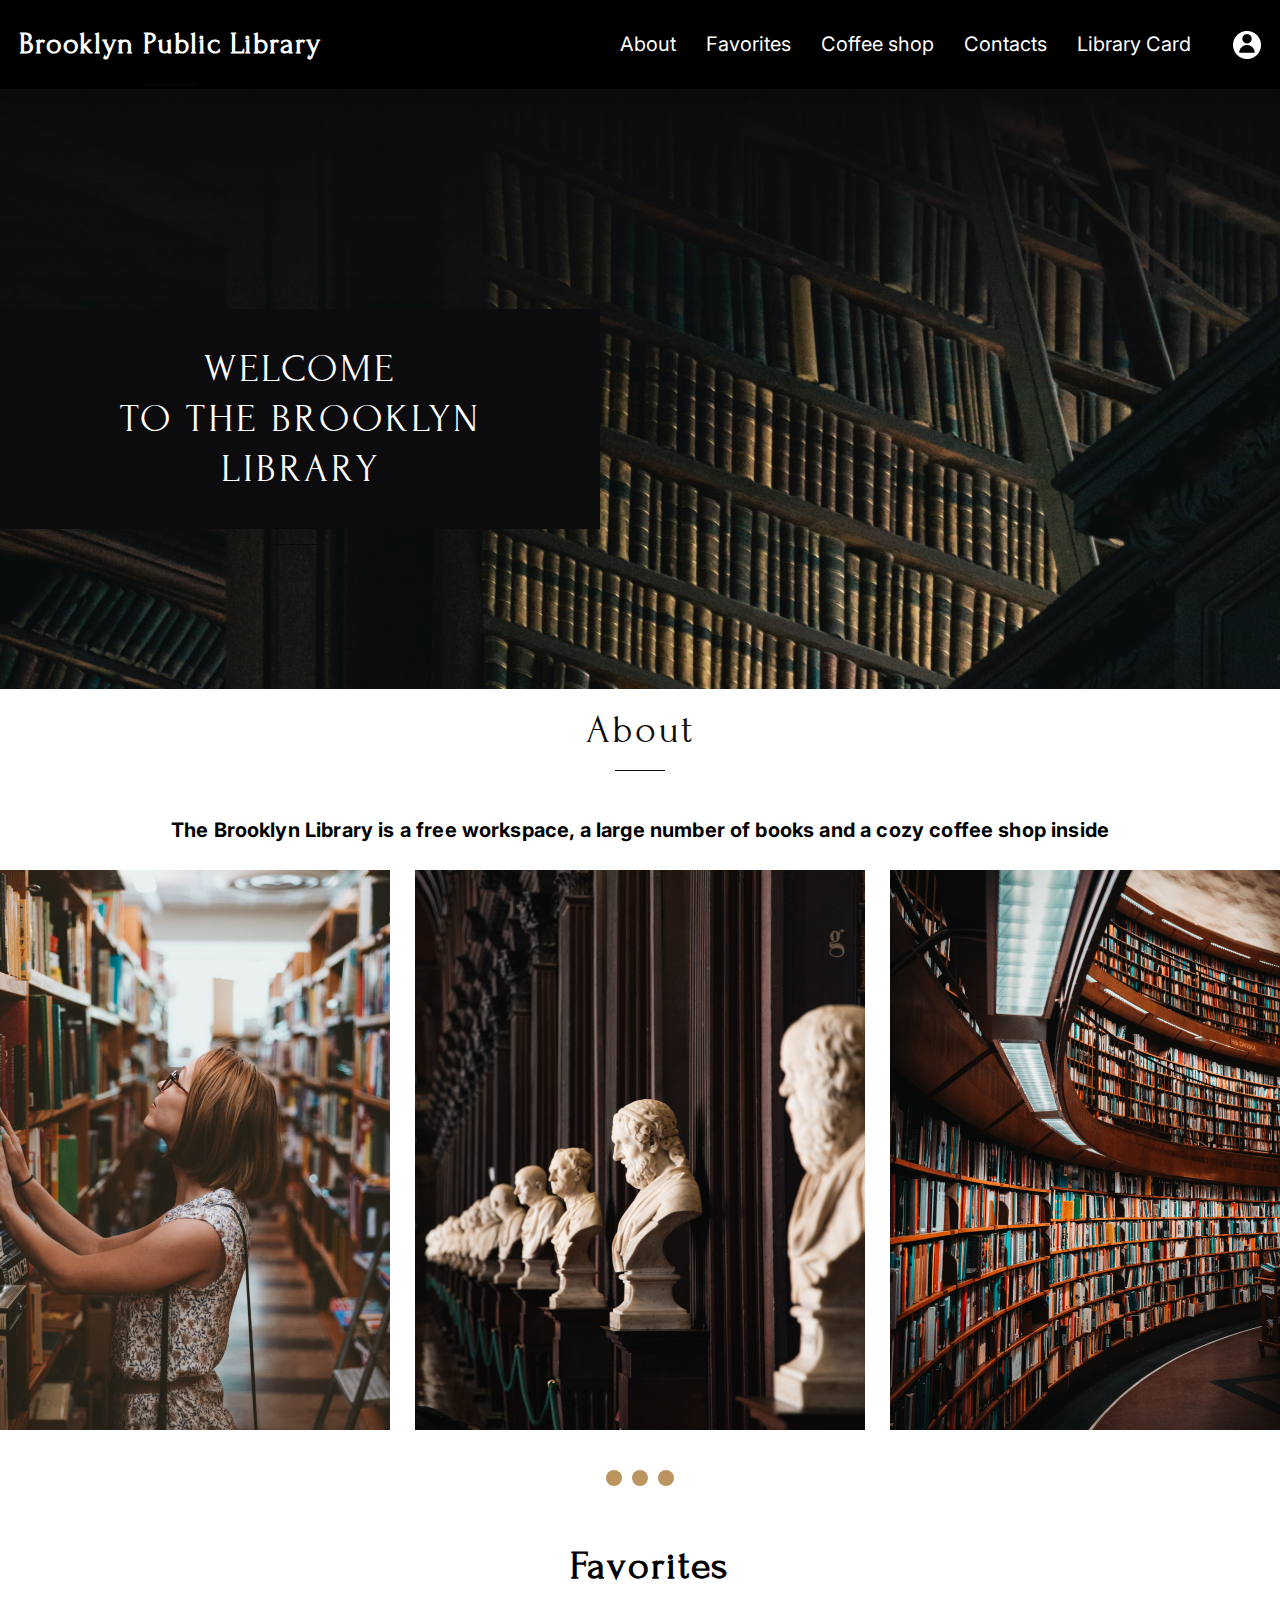
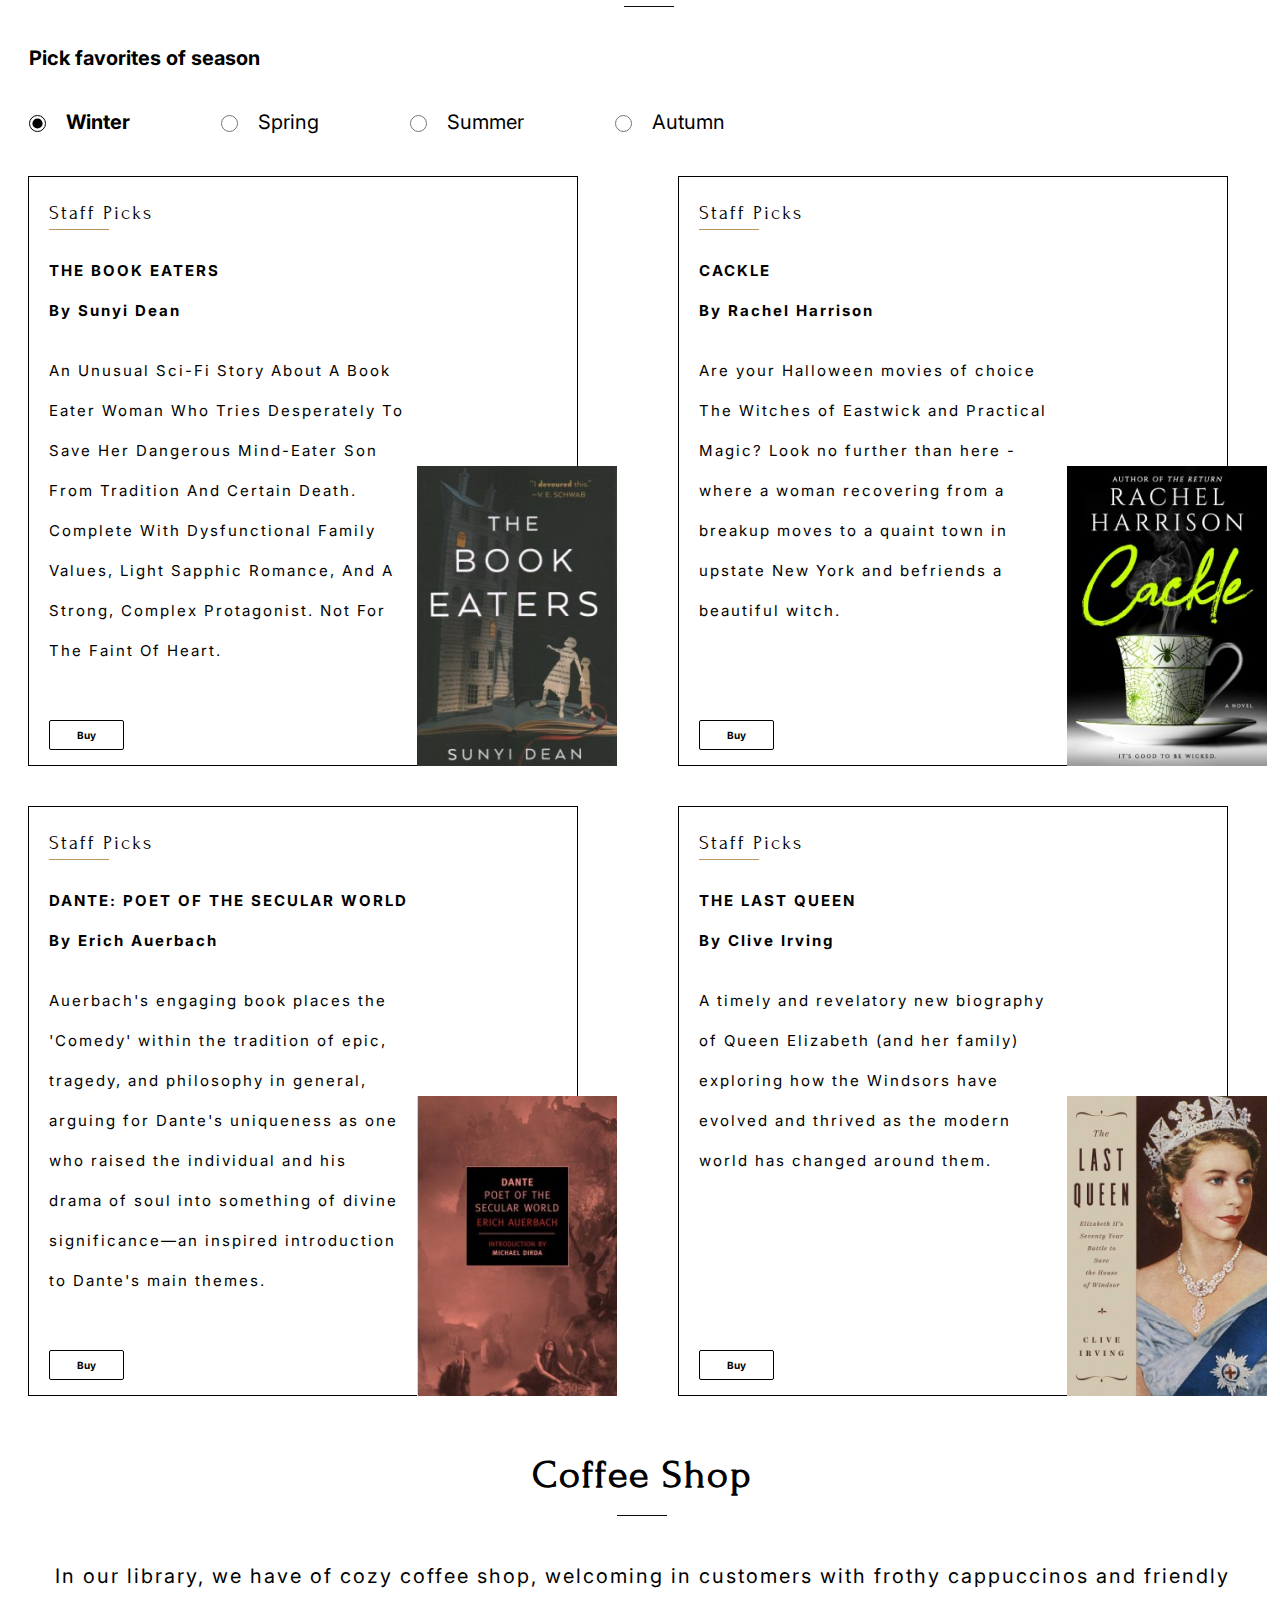
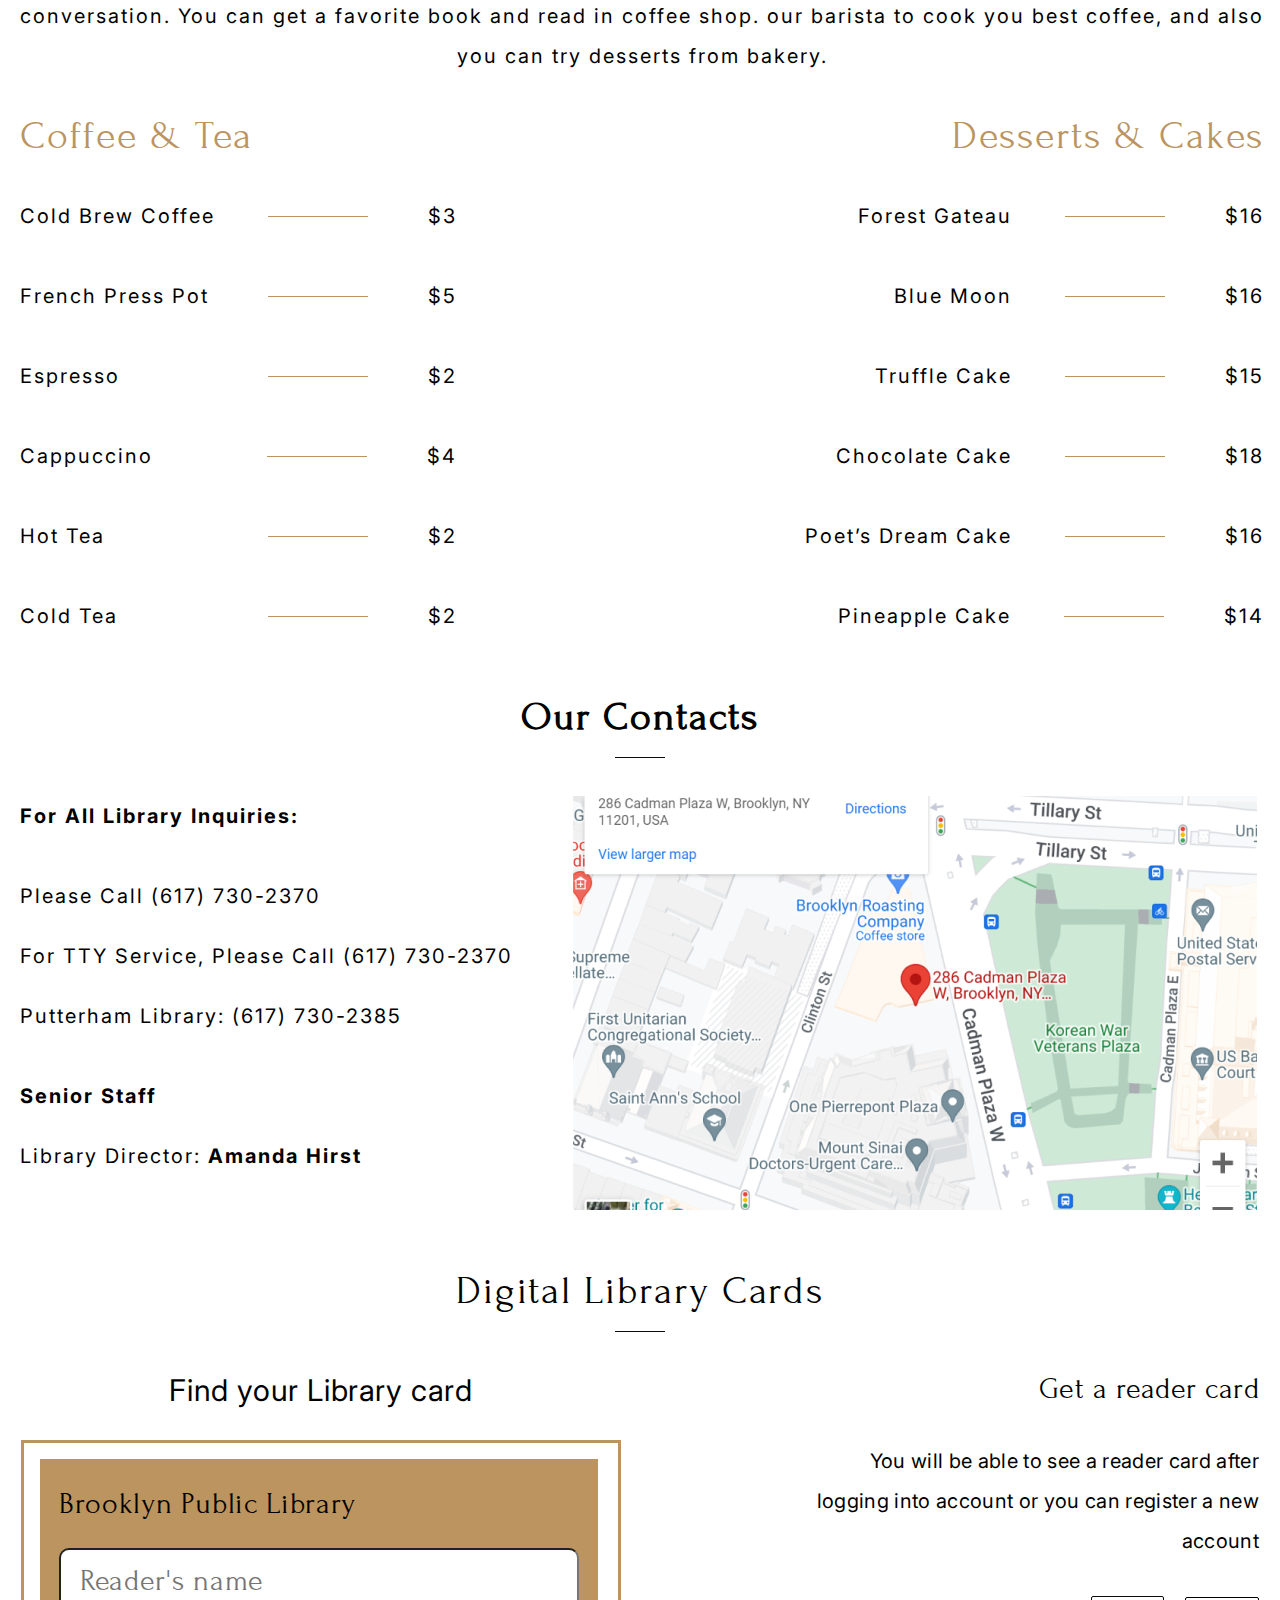
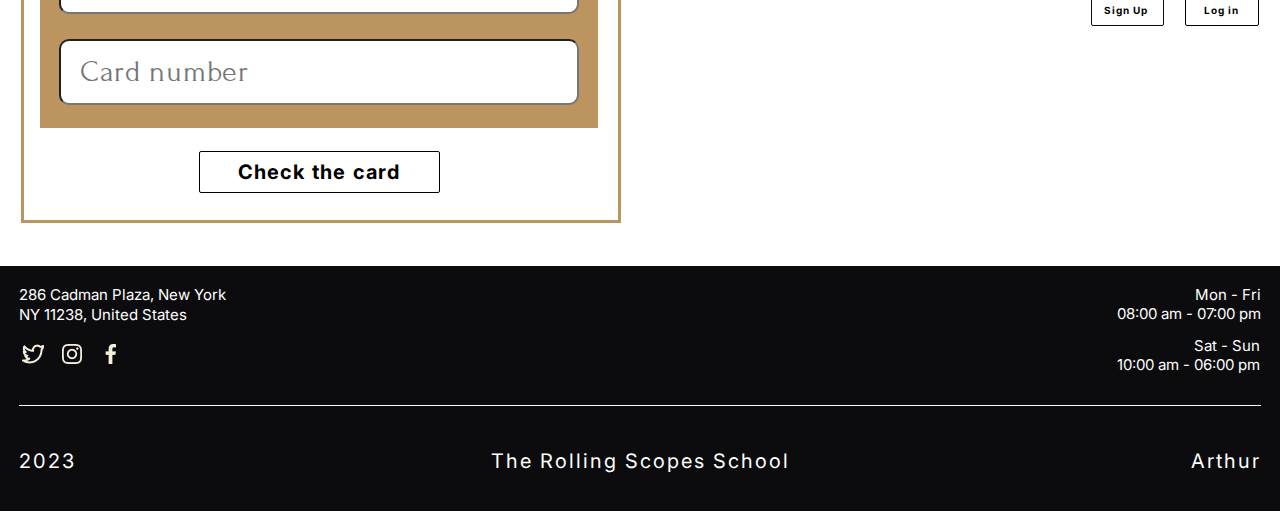
==== index.html @ 61e43f50 "refactor: change the folder structure" ====
<!DOCTYPE html>
<html lang="en">

<head>
  <meta charset="UTF-8" />
  <meta name="viewport" content="width=device-width, initial-scale=1.0" />
  <meta http-equiv="X-UA-Compatible" content="IE=edge" />
  <title>Library</title>
  <link rel="image/x-icon" href="/favicon.ico">
  <link href="style.css" rel="stylesheet" type="text/css" />
</head>

<body>
  <main class="main">
    <header class="header">
      <h1 class="header__title title">Brooklyn Public Library</h1>
      <nav class="nav" data-nav>
        <ul class="nav__list">
          <li class="nav__item">
            <a href="#about" class="nav__link">About</a>
          </li>
          <li class="nav__item">
            <a href="#favorites" class="nav__link">Favorites</a>
          </li>
          <li class="nav__item">
            <a href="#coffee__shop" class="nav__link">Coffee shop</a>
          </li>
          <li class="nav__item">
            <a href="#ourContacts" class="nav__link">Contacts</a>
          </li>
          <li class="nav__item">
            <a href="#library__card" class="nav__link">Library Card</a>
          </li>
        </ul>
        <div id="drop-menu">
          <div class="drop-menu">
            <div class="profile">
              Profile
              <div class="log-in">
                Log in
                <div class="sub-menu">Подменю 1
                </div>
              </div>
              <div class="register">
                Register
                <div class="sub-menu">Подменю 2
                </div>
              </div>
            </div>
          </div>
      </nav>
      <div class="profile">
        <button class="button button_icon"><img src="./img/icon/icon_profile.png" alt="icon_profile"></button>
      </div>
      <button class="button-burger"  aria-label="Открыть меню" aria-expanded="false">
        <span class="burger__line"></span>
      </button>
      <div class="burger__overlay"></div>
    </header>
    <section class="welcome">
      <div class="welcome__title title">Welcome <br> to the Brooklyn Library</div>
    </section>
    <section id="about" class="about">
      <h2 class="title about__title">About</h2>
      <div class="section-text about__section-text">The Brooklyn Library is a free workspace, a large number of books
        and a cozy coffee shop inside</div>
      <div class="slider">
        <div class="slider__item">
          <button class="swipe__left"><img src="./img/icon/carretleft.svg"></img></button>
          <div class="slider__wrapper">
            <div class="slider__images">
              <div class="slider__image"><img src="img/image1.png" alt="pretty girl"></div>
              <div class="slider__image"><img src="img/image2.png" alt="pretty statue"></div>
              <div class="slider__image"><img src="img/image3.png" alt="a lot of books"></div>
              <div class="slider__image"><img src="img/image4.png" alt="book and ladder"></div>
              <div class="slider__image"><img src="img/image5.png" alt="rome"></div>
            </div>
          </div>
          <button class="swipe__right"><img src="./img/icon/carretright.svg"></img></button>
        </div>
        <div class="slider__pagination">
          <div class="slider__button-area" data-number="1">
            <button class="slider__button"></button>
          </div>
          <div class="slider__button-area" data-number="2">
            <button class="slider__button"></button>
          </div>
          <div class="slider__button-area" data-number="3">
            <button class="slider__button"></button>
          </div>
          <div class="slider__button-area" data-number="4">
            <button class="slider__button"></button>
          </div>
          <div class="slider__button-area" data-number="5">
            <button class="slider__button"></button>
          </div>
        </div>
      </div>
    </section>
    <section id="favorites" class="favorites">
      <h2 class="title favorites__title">Favorites</h2>
      <div class="section-text favorites__section-text">Pick favorites of season</div>
      <div class="radio-text">
        <div class="winter">
          <label for="contactChoice1" class="contactChoice">
            <div class="contactChoice1-area">
              <input type="radio" id='contactChoice1' name="season" value="winter" checked>
              <label for="contactChoice1" class="contactChoice1">Winter</label>
            </div>
          </label>
        </div>
        <div class="spring">
          <label for="contactChoice2" class="contactChoice">
            <div class="contactChoice2-area">
              <input type="radio" id="contactChoice2" name="season" value="spring">
              <label for="contactChoice2" class="contactChoice2">Spring</label>
            </div>
          </label>
        </div>
        <div class="summer">
          <label for="contactChoice3" class="contactChoice">
            <div class="contactChoice3-area">
              <input type="radio" id="contactChoice3" name="season" value="summer">
              <label for="contactChoice3" class="contactChoice3">Summer</label>
            </div>
          </label>
        </div>
        <div class="autumn">
          <label for="contactChoice4" class="contactChoice">
            <div class="contactChoice4-area">
              <input type="radio" id="contactChoice4" name="season" value="autumn">
              <label for="contactChoice4" class="contactChoice4">Autumn</label>
            </div>
          </label>
        </div>
      </div>
      <div class="favorites__items">
        <div class="book">
          <div class="book__tag">Staff Picks</div>
          <div class="book__title">The book eaters</div>
          <div class="book__author">By Sunyi Dean</div>
          <div class="book__text">An Unusual Sci-Fi Story About A Book Eater Woman Who Tries Desperately To Save Her
            Dangerous Mind-Eater Son From Tradition And Certain Death. Complete With Dysfunctional Family Values, Light
            Sapphic Romance, And A Strong, Complex Protagonist. Not For The Faint Of Heart.</div>
          <button class="book__button button">Buy</button>
          <div class="book__img"><img src="img/book.png"></div>
        </div>
      </div>  
    </section>
    <section id="coffee__shop" class="coffee__shop">
      <h2 class="coffee__shop__title title">Coffee Shop</h2>
      <div class="coffee__text">In our library, we have of cozy coffee shop, welcoming in customers with frothy
        cappuccinos and friendly conversation.
        You can get a favorite book and read in coffee shop. our barista to cook you best coffee, and also you can try
        desserts from bakery.</div>
      <div class="menu">
        <div class="menu__column">
          <div class="menu__column-title">Coffee & Tea</div>
          <ul class="menu__column-list">
            <li class="menu__column-row">Cold Brew Coffee
              <div class="row__price-and-line">
                <div class="row__line"></div>
                <div class="row__price">$3</div>
              </div>
            </li>
            <li class="menu__column-row">French Press Pot
              <div class="row__price-and-line">
                <div class="row__line"></div>
                <div class="row__price">$5</div>
              </div>
            </li>
            <li class="menu__column-row">Espresso
              <div class="row__price-and-line">
                <div class="row__line"></div>
                <div class="row__price">$2</div>
              </div>
            </li>
            <li class="menu__column-row">Cappuccino
              <div class="row__price-and-line">
                <div class="row__line"></div>
                <div class="row__price">$4</div>
              </div>
            </li>
            <li class="menu__column-row">Hot Tea
              <div class="row__price-and-line">
                <div class="row__line"></div>
                <div class="row__price">$2</div>
              </div>
            </li>
            <li class="menu__column-row">Cold Tea
              <div class="row__price-and-line">
                <div class="row__line"></div>
                <div class="row__price">$2</div>
              </div>
            </li>
          </ul>
        </div>
        <div class="menu__column">
          <div class="menu__column-title">Desserts & Cakes</div>
          <ul class="menu__column-list">
            <li class="menu__column-row">Forest Gateau
              <div class="row__price-and-line">
                <div class="row__line"></div>
                <div class="row__price">$16</div>
              </div>
            </li>
            <li class="menu__column-row">Blue Moon
              <div class="row__price-and-line">
                <div class="row__line"></div>
                <div class="row__price">$16</div>
              </div>
            </li>
            <li class="menu__column-row">Truffle Cake
              <div class="row__price-and-line">
                <div class="row__line"></div>
                <div class="row__price">$15</div>
              </div>
            </li>
            <li class="menu__column-row">Chocolate Cake
              <div class="row__price-and-line">
                <div class="row__line"></div>
                <div class="row__price">$18</div>
              </div>
            </li>
            <li class="menu__column-row">Poet’s Dream Cake
              <div class="row__price-and-line">
                <div class="row__line"></div>
                <div class="row__price">$16</div>
              </div>
            </li>
            <li class="menu__column-row">Pineapple Cake
              <div class="row__price-and-line">
                <div class="row__line"></div>
                <div class="row__price">$14</div>
              </div>
            </li>
          </ul>
        </div>
      </div>
    </section>
    <section id="ourContacts" class="ourContacts">
      <h2 class="ourContacts__title title">Our Contacts</h2>
      <div class="contacts__content">
        <div class="contacts__info">
          <div class="text__info">For All Library Inquiries: </div>
          <div class="phone__info">
            <div>Please Call <a href="tel:(617) 730-2370">(617) 730-2370</a></div>
            <div>For TTY Service, Please Call <a href="tel:(617) 730-2370" class="tel"> (617)
                730-2370</a></div>
            <div>Putterham Library: <a href="tel:(617) 730-2385" class="tel">(617) 730-2385</a>
            </div>
          </div>
          <div class="senior__staff">
            <div class="senior__info">Senior Staff</div>
            <div class="libraryDirector">Library Director:
              <a href="AmandaHirst@gmail.com" class="amandaHirst">Amanda Hirst</a>
            </div>
          </div>
        </div>
        <div class="contacts__img"><img class="map__img" src="img/Rectangle4.png"></div>
      </div>
    </section>
    <section class="librarytitle">
      <h2 class="library__title title">Digital Library Cards</h2>
    </section>
    <section id="library__card" class="library__card">
      <div class="card__bg">
        <div class="findCard">Find your Library card</div>
        <div class="cardBody">
          <form class="library__form" action="" method="get">
            <div>
              <div class="card__title">Brooklyn Public Library</div>
              <input placeholder="Reader's name" type="text" name="name" id="name" required>
              <input placeholder="Card number" type="text" name="card-number" id="email" required>
            </div>
          </form>
          <button class="libraryButton button" type="submit">Check the card</button>
        </div>
      </div>
      <div class="get__a__card">
        <div class="get__a__reader__card">Get a reader card</div>
        <div class="get__a__card-info">
          You will be able to see a reader card after logging into account or you can register a new account
        </div>
        <div class="sign__log__button">
          <button class="sign__button button">Sign Up</button>
          <button class="log__button button">Log in</button>
        </div>
    </section>
    <footer id="footer" class="footer">
      <div class="footer__contacts">
        <div>
          <div class="footer__address"><a class="white__text" href="https://maps.app.goo.gl/QK38pP2K7V49UYrVA">286
              Cadman Plaza, New York <br> NY 11238, United States</a></div>
          <div class="footer__img">
            <div class="twitter__img"><a class="white__text" href="https://twitter.com/?lang=ru"><img
                  src="./img/icon/twitterimg.png"></div></a>
            <div class="insta__img"><a class="white__text" href="https://www.instagram.com/cotodemon/"><img
                  src="./img/icon/instaimg.png"></div></a>
            <div class="facebook__img"><a class="white__text" href="https://uk-ua.facebook.com/"><img
                  src="./img/icon/facebookimg.png"></a></div>
          </div>
        </div>
        <div>
          <div class="mon__fri">Mon - Fri <br> 08:00 am - 07:00 pm</div>
          <div class="sat__sun">Sat - Sun <br> 10:00 am - 06:00 pm</div>
        </div>
      </div>
      <div class="author__info">
        <div class="year">2023</div>
        <div class="rsschool"><a class="white__text" href="https://rs.school/js-stage0/">The Rolling Scopes School</a>
        </div>
        <div class="username"><a class="white__text" href="https://github.com/LittleMeo">Arthur</a></div>
      </div>
    </footer>
  </main>
</body>
<script src="main.js"></script>

</html>
---- style.css ----
@import url('https://fonts.googleapis.com/css2?family=Forum&family=Inter:wght@400;700&display=swap');

html {
    scroll-behavior: smooth;
}

body {
    margin: 0px;
    /* scroll-behavior: smooth; */
}

label {
    cursor: pointer;
}

li {
    list-style: none;
}

a {
    text-decoration: none;
    color: #000000;
}

.white__text {
    color: #FFFFFF;
}

.white__text:hover {
    color: #FFFFFF;
}

.button:hover {
    transition: 0.5s;
    background-color: #BB945F;
}

.title {
    font-family: 'Forum';
    line-height: 50px;
    letter-spacing: 0.85px;
    font-size: 40px;
    position: relative;
}

.title::before {
    content: "";
    height: 1px;
    width: 50px;
    position: absolute;
    background-color: #0C0C0E;
    bottom: -16px;
    left: 50%;
    transform: translate(-50%, 0);
}

.header {
    background-color: #000000;
    color: white;
    display: flex;
    align-items: center;
    padding: 0 19px;
    margin-top: -1px
}

.header__title {
    font-size: 30px;
}

.nav__link {
    text-decoration: none;
    font-family: 'Inter';
    letter-spacing: 0px;
    color: white;
    font-size: 20px;
}

.nav__link:hover {
    font-weight: 900;
    transition: 0.4s;
}

.nav {
    margin-left: auto;
}

.nav__list {
    display: flex;
    gap: 30px;
    align-items: center;
}

.drop-menu {
    display: none;
}

.welcome__title {
    color: white;
    font-size: 40px;
    line-height: 50px;
    letter-spacing: 3px;
    text-align: left;
    background-color: #0C0C0E;
    max-width: 600px;
    padding: 35px 40px;
    box-sizing: border-box;
    text-transform: uppercase;
    text-align: center;
}

.welcome {
    background-image: url(img/Welcome.png);
    height: 600px;
    padding: 220px 0 0 0;
    box-sizing: border-box;
}

.main {
    max-width: 1440px;
    margin: 0px auto;
}

.button {
    border: 0px;
    background-color: transparent;
    margin: 0px 0 0 30px;
    border-radius: 2px;
}

.button_icon {
    margin: 5px 0px 0px 42px;
    padding: 0;
}

.slider {
    display: flex;
    flex-direction: column;
    align-items: center;
    gap: 35px;
}

.slider__image {
    height: 560px;
}


.swipe__left {
    display: none;
}

.slider__wrapper {
    width: 1400px;
    height: 560px;
    position: relative;
    overflow: hidden;
}

.slider__images {
    display: flex;
    gap: 25px;
}

.slider__image:nth-child(4) {
    display: block;
}

.slider__image:nth-child(5) {
    display: block;
}

.swipe__right {
    display: none;
}


.slider__pagination {
    display: flex;
    justify-content: center;
}

.slider__button {
    background-color: #0C0C0E;
    display: block;
    width: 16px;
    height: 16px;
    border: none;
    border-radius: 50%;
    cursor: pointer;
}

.slider__button-area {
    color: transparent;
    width: 26px;
    height: 26px;
    cursor: pointer;
    border: 0;
    border-radius: 50%;
    display: flex;
    align-content: center;
    justify-content: center;
    align-items: center;
    flex-wrap: wrap;
}

[data-active-slide-number="1"] .slider__images {
    transform: translate(0px, 0px);
    transition: 0.5s;
}

[data-active-slide-number="2"] .slider__images {
    transform: translate(-475px, 13px);
    transition: 0.5s;
}

[data-active-slide-number="3"] .slider__images {
    transform: translate(-975px, 13px);
    transition: 0.5s;
}

[data-active-slide-number="1"] .slider__button:nth-child(1) {
    background-color: #BB945F;
}

[data-active-slide-number="2"] .slider__button:nth-child(2) {
    background-color: #BB945F;
}

[data-active-slide-number="3"] .slider__button:nth-child(3) {
    background-color: #BB945F;
}

[data-active-slide-number="4"] .slider__button:nth-child(4) {
    background-color: #BB945F;
}

[data-active-slide-number="5"] .slider__button:nth-child(5) {
    background-color: #BB945F;
}

.slider__button-area:nth-child(4) {
    display: none;
}

.slider__button-area:nth-child(5) {
    display: none;
}

.section-text {
    font-family: 'Inter';
    font-weight: bold;
    font-size: 15px;
    line-height: 40px;
    color: #000000;
    margin: 52px 0 15px 22px;
}

.about__title {
    text-align: center;
    margin: 16px 0 0px 0;
    color: #0C0C0E;
    font-family: Forum;
    font-size: 40px;
    font-style: normal;
    font-weight: 400;
    letter-spacing: 2px;
}

.about__section-text {
    font-family: Inter;
    font-size: 20px;
    text-align: center;
    margin: 55px 0px 20px 0px;
    letter-spacing: 0.16px;
}

.section__title {
    font-size: 40px;
}

.favorites__title {
    text-align: center;
    margin: 50px 0px 0px 18px;
    letter-spacing: 2px;
}

.favorites__section-text {
    font-family: Inter;
    font-weight: 700;
    color: #000000;
    font-size: 20px;
    margin: 47px 0 0 29px;
}

.book {
    border: solid;
    border-width: 1px;
    position: relative;
    margin-right: 30px;
    width: 550px;
    padding-left: 20px;
    box-sizing: border-box;
    padding-top: 16px;
    flex-direction: column;
    display: flex;
    padding-bottom: 15px;
    min-height: 590px;
}

.book:nth-child(5) {
    display: none;
}

.book:nth-child(6) {
    display: none;
}

.book:nth-child(7) {
    display: none;
}

.book:nth-child(8) {
    display: none;
}

.book:nth-child(9) {
    display: none;
}

.book:nth-child(10) {
    display: none;
}

.book:nth-child(11) {
    display: none;
}

.book:nth-child(12) {
    display: none;
}

.radio-text {
    font-size: 20px;
    font-family: Inter;
    display: flex;
    gap: 81px;
    margin: 27px 0px 0px 24px;
}

input[type="radio"]:checked {
    accent-color: #000000;
}

.contactChoice1-area~input[type="radio"]:checked {
    font-weight: 700;
}

.contactChoice {
    padding: 5px;
    display: block;
}

.choice--hidden {
    opacity: 0;
    transition: opacity 0.65s;
}

#contactChoice1 {
    width: 17px;
    height: 17px;
    margin: 5px 0 0 0;
    padding: 0;
}

#contactChoice1:checked+label {
    font-weight: 700;
}

.contactChoice1-area {
    display: flex;
    gap: 20px;
}

#contactChoice2 {
    width: 17px;
    height: 17px;
    margin: 5px 0 0 0;
    padding: 0;
}

#contactChoice2:checked+label {
    font-weight: 700;
}

.contactChoice2-area {
    display: flex;
    gap: 20px;
}


#contactChoice3 {
    width: 17px;
    height: 17px;
    margin: 5px 0 0 0;
    padding: 0;
}

#contactChoice3:checked+label {
    font-weight: 700;
}

.contactChoice3-area {
    display: flex;
    gap: 20px;
}

#contactChoice4 {
    width: 17px;
    height: 17px;
    margin: 5px 0 0 0;
    padding: 0;
}

#contactChoice4:checked+label {
    font-weight: 700;
}

.contactChoice4-area {
    display: flex;
    gap: 20px;
}

.book__tag {
    font-size: 20px;
    line-height: 40px;
    letter-spacing: 2px;
    font-family: 'Forum';
    position: relative;
}

.book__tag::before {
    position: absolute;
    content: "";
    width: 60px;
    height: 1px;
    background-color: #BB945F;
    bottom: 3px;
    left: 0;
}

.favorites__items {
    position: relative;
    grid-template-columns: repeat(2, 540px);
    display: grid;
    justify-content: space-between;
    margin: 0 auto;
    padding: 37px 62px 0 28px;
    gap: 40px 0px;
    transition: opacity 0.5s;
}

.book__author {
    font-family: 'Inter';
    font-weight: bold;
    font-size: 15px;
    letter-spacing: 2px;
    line-height: 40px;
}

.book__title {
    font-family: 'Inter';
    font-weight: bold;
    font-size: 15px;
    letter-spacing: 2px;
    line-height: 40px;
    text-transform: uppercase;
    padding-top: 18px;
}

.book__text {
    display: grid;
    font-family: 'Inter';
    font-size: 15px;
    letter-spacing: 2px;
    line-height: 40px;
    grid-template-columns: 357px 200px;
    padding: 20px 0px 15px 0px;
}

.book__button {
    background-color: transparent;
    border: solid;
    border-width: 1px;
    width: 75px;
    height: 30px;
    font-family: 'Inter';
    font-weight: bold;
    text-align: center;
    margin: auto auto 0 0px;
    align-self: auto;
    font-size: 10px;
}

.disabled {
    pointer-events: none;
    border-color: #BB945F;
    color: #BB945F;
}

.book__img {
    position: absolute;
    bottom: -5px;
    right: -40px;
}

.coffee__shop {
    display: flex;
    flex-direction: column;
    gap: 40px;
    padding: 20px 16px 36px 20px;
    align-items: center;
}

.coffee__shop__title {
    margin: 34px 0px 16px 0;
    letter-spacing: 2px;
}

.coffee__text {
    text-align: center;
    font-size: 20px;
    font-family: 'Inter';
    line-height: 40px;
    letter-spacing: 2px;
}

.menu {
    display: flex;
    width: 100%;
    justify-content: space-between;
}

.menu__column {
    display: flex;
    flex-direction: column;
    gap: 40px;
}

.menu__column:nth-child(2) {
    align-items: flex-end;
}

.menu__column-title {
    color: #BB945F;
    font-family: Forum;
    font-size: 40px;
    font-style: normal;
    font-weight: 400;
    line-height: 40px;
    letter-spacing: 2px;
}

.menu__column-list {
    margin: 0;
    padding: 0;
    display: flex;
    flex-direction: column;
    gap: 40px;
}

.menu__column:nth-child(2) .menu__column-list {
    align-items: flex-end;
}

.menu__column-row {
    color: #000;
    font-family: Inter;
    font-size: 20px;
    font-style: normal;
    font-weight: 400;
    line-height: 40px;
    letter-spacing: 2px;
    display: flex;
    gap: 53px;
    justify-content: space-between;
}

.row__price-and-line {
    display: flex;
    gap: 60px;
}

.row__line::before {
    content: '';
    background-color: #BB945F;
    width: 100px;
    height: 1px;
    position: relative;
    display: block;
    top: 20px;
}

.ourContacts {
    display: flex;
    flex-direction: column;
    padding: 20px 20px 52px 20px;
    gap: 54px;
}

.ourContacts__title {
    text-align: center;
    letter-spacing: 2px;
    margin: 0;
}

.contacts__content {
    display: flex;
    justify-content: space-between;
}

.contacts__info {
    display: flex;
    flex-direction: column;
    gap: 40px;
}

.text__info {
    font-family: 'Inter';
    font-size: 20px;
    line-height: 40px;
    letter-spacing: 2px;
    font-weight: bold;
}

.phone__info {
    font-family: 'Inter';
    font-size: 20px;
    letter-spacing: 2px;
    line-height: 40px;
    display: flex;
    flex-direction: column;
    gap: 20px;
}

.senior__staff {
    display: flex;
    flex-direction: column;
    gap: 20px;
}

.senior__info {
    font-family: 'Inter';
    font-weight: bold;
    font-size: 20px;
    line-height: 40px;
    letter-spacing: 2px;
    display: flex;
}

.libraryDirector {
    font-family: 'Inter';
    font-size: 20px;
    line-height: 40px;
    letter-spacing: 2px;
}

.amandaHirst {
    font-family: 'Inter';
    font-size: 20px;
    font-weight: bold;
    letter-spacing: 2px;
    line-height: 40px;
}

.library__title {
    text-align: center;
    margin: 0;
    letter-spacing: 1.85px;
    font-weight: 400;
}

.findCard {
    font-family: 'Inter';
    font-size: 30px;
    letter-spacing: 0.6px;
    text-align: center;
}

.card__bg {
    display: flex;
    flex-direction: column;
    gap: 32px;
}

.libraryButton {
    font-family: 'Inter';
    font-weight: bold;
    font-size: 20px;
    letter-spacing: 1px;
}

.for__tty {
    font-family: 'Inter';
    font-size: 20px;
    line-height: 40px;
    letter-spacing: 1px;
    font-weight: 400;
}

.please__call {
    font-family: 'Inter';
    font-size: 20px;
    line-height: 40px;
    letter-spacing: 2.2px;
    font-weight: 400;
}

.librarytitle {
    margin: 0 0 56px 0;
}

.library__card {
    display: flex;
    justify-content: space-between;
    padding: 0 21px;
}

.cardBody {
    padding: 16px 20px 27px 16px;
    box-sizing: border-box;
    border: solid 3px;
    width: 600px;
    border-color: #BB945F;
}

#name {
    display: flex;
    width: 520px;
    height: 66px;
    border-radius: 10px;
    margin: 19px 0px 0px 15px;
    font-family: 'Forum';
    font-size: 30px;
    letter-spacing: 0.7px;
    box-sizing: border-box;
    padding: 0 0 0 19px;
}

#email {
    width: 520px;
    height: 66px;
    border-radius: 10px;
    margin: 25px 0px 0px 15px;
    padding: 0 0 0 19px;
    font-family: 'Forum';
    font-size: 30px;
    letter-spacing: 0.7px;
    max-width: 520px;
    box-sizing: border-box;
}

.card__title {
    font-size: 30px;
    margin: 0px 0px 0 15px;
    letter-spacing: 0.65px;
    font-family: 'Forum';
    line-height: 50px;
}

.libraryButton {
    width: 241px;
    height: 42px;
    font-family: 'Inter';
    font-size: 20px;
    letter-spacing: 1.2px;
    margin: 23px auto 0px;
    display: block;
    border-color: #0C0C0E;
    border: solid 1px;
}

.library__form {
    background-color: #BB945F;
    padding: 20px 0px 23px 4px;
}

.get__a__card {
    display: flex;
    flex-direction: column;
    gap: 35px;
}

.get__a__reader__card {
    font-family: 'Forum';
    font-size: 30px;
    letter-spacing: 0.5px;
    text-align: right;
}

.get__a__card-info {
    font-family: Inter;
    font-size: 20px;
    max-width: 456px;
    text-align: right;
    line-height: 40px;
    letter-spacing: 0.33px;
}

.sign__log__button {
    text-align: right;
}

.log__button {
    margin: 0px 0 0 17px;
    border: solid 1px;
    padding: 6px 19px 9px 18px;
    font-weight: 700;
    font-family: Inter;
    font-size: 10px;
    letter-spacing: 1px;
}

.sign__button {
    border: solid 1px;
    border-color: #0C0C0E;
    padding: 7px 15px 9px 12px;
    font-weight: 700;
    margin: 0;
    font-family: Inter;
    font-size: 10px;
    letter-spacing: 1px;
}

.footer {
    background-color: #0C0C0E;
    margin: 43px 0 0 0;
    padding: 19px 19px 0px;
}

.footer__address {
    line-height: 20px;
    font-size: 15px;
    color: #FFFFFF;
    font-family: Inter;
}

.footer__img {
    display: flex;
    gap: 15px;
    padding: 17px 0px 0 2px;
}

.mon__fri {
    text-align: right;
    color: #FFFFFF;
    font-family: Inter;
    font-size: 15px;
}

.sat__sun {
    text-align: right;
    color: #FFFFFF;
    font-family: Inter;
    font-size: 15px;
    padding: 13px 1px 0 0px;
}

.line {
    background-color: #FFFFFF;
    width: 1400px;
}

.year {
    color: #FFFFFF;
    width: 130px;
}

.rsschool {
    color: #FFFFFF;
    text-align: center;
}

.username {
    color: #FFFFFF;
    text-align: right;
    width: 130px;
}

.footer__contacts {
    display: flex;
    justify-content: space-between;
}

.author__info {
    display: flex;
    height: 100px;
    margin: 31px 0 0 0;
    border-top: 1px solid #FFFFFF;
    font-size: 20px;
    font-family: 'Inter';
    letter-spacing: 2px;
    padding: 5px 0 0 0;
    justify-content: space-between;
    align-items: center;
}

.button-burger {
    position: relative;
    width: 45px;
    height: 20px;
    display: none;
    border: none;
    padding: 0;
    background-color: transparent;
    cursor: pointer;
}

.burger__line {
    position: absolute;
    left: 0;
    top: 50%;
    width: 100%;
    height: 2px;
    background-color: #FFFFFF;
    transform: translateY(-50%);
    transition: 0.5s;
}

.button-burger::before,
.button-burger::after {
    content: "";
    position: absolute;
    left: 0;
    width: 100%;
    height: 2px;
    background-color: #FFFFFF;
    transition: 0.5s;
}

.button-burger::before {
    top: -2px;
}

.button-burger::after {
    bottom: 0;
}

@media (max-width: 1024px) {
    .main {
        max-width: 1024px;
    }

    .header {
        position: sticky;
        top: -0.1px;
        z-index: 10;
    }

    .header__title {
        letter-spacing: 0.65px;
    }

    .button_icon {
        margin: 0;
    }

    .about__section-text {
        padding: 0px 15px;
        font-weight: normal;
        letter-spacing: 0.05px;
    }

    .slider {
        gap: 0;
    }

    .favorites__title {
        margin: 50px 0 0 0;
    }

    .favorites__items {
        grid-template-columns: repeat(1, 556px);
        justify-content: center;
    }

    .book {
        height: 555px;
    }

    .menu {
        flex-direction: column;
        gap: 41px;
    }

    .menu__column-title {
        margin: 0 5px 0 0;
    }

    .menu__column-list {
        margin: 0;
        padding: 0;
        display: flex;
        flex-direction: column;
        gap: 40px;
        width: 442px;
    }

    .menu__column:nth-child(2) .menu__column-list {
        align-items: flex-end;
        width: 467px;
    }

    .menu__column-row {
        color: #000;
        font-family: Inter;
        font-size: 20px;
        font-style: normal;
        font-weight: 400;
        line-height: 40px;
        letter-spacing: 2px;
        display: flex;
        gap: 60px;
        justify-content: space-between;
    }

    .row__price {
        font-family: Forum;
    }

    .favorites__section-text {
        max-width: 675px;
        margin: 50px 0 0 20px;
    }

    .contacts__content {
        flex-direction: column;
        gap: 102px;
    }

    .contacts__img {
        margin: 0 0 0 17px;
    }

    .map__img {
        box-sizing: content-box;
        width: 100%;
    }

    .radio-text {
        gap: 11%;
        margin: 26px 0px 0px 16px;
        position: sticky;
        top: 90px;
        z-index: 9;
        background-color: white;
    }

    .button-burger {
        display: block;
        margin: 0 0 0 41px;
    }

    .nav--visible .burger__overlay {
        position: absolute;
        top: 0;
        right: 0;
        width: 100vw;
        height: 100vh;
    }

    .nav {
        position: fixed;
        right: 0;
        top: 0;
        z-index: 1000;
        padding: 15px 0 103px 0;
        background-color: #000000;
        transform: translate(150%, 90px);
        transition: 0.5s;
    }

    .nav__list {
        flex-direction: column;
        align-items: flex-start;
        margin: 0;
        padding: 0;
    }

    .nav__item::not(:last-child) {
        margin-right: 0;
        margin-bottom: 30px;
    }

    .nav__link {
        font-size: 20px;
        line-height: 45px;
        width: 332px;
        display: block;
        text-align: center;
    }

    .nav--visible .nav {
        transform: translate(0%, 90px);
        transition: 0.5s;
    }

    .profile {
        margin-left: auto;
    }

    .nav--visible .burger__line {
        opacity: 0;
        transition: 0.5s;
    }

    .nav--visible .button-burger::before {
        top: 0;
        transform: rotate(45deg);
        left: 5px;
        transition: 0.5s;
    }

    .nav--visible .button-burger::after {
        transform: rotate(-45deg);
        top: 0;
        left: 5px;
        transition: 0.5s;
    }

    .slider__item {
        display: flex;
        justify-content: space-evenly;
        gap: 33px;
    }

    .slider__image {
        align-items: center;
        margin: -12px 0px 0px 0px;
    }

    .slider__pagination {
        margin: 17px 0px 0px 0px;
    }

    .swipe__left {
        position: relative;
        background-color: transparent;
        border: 0px;
        display: block;
        padding: 0;
        margin: 42px 0 0 0;
    }

    .swipe__right {
        position: relative;
        background-color: transparent;
        border: 0px;
        display: block;
        padding: 0px;
        margin: 42px 0 0 0;
    }

    .slider__wrapper {
        position: relative;
        width: 500px;
        height: 562px;
    }

    .slider__images {
        position: absolute;
    }

    .ourContacts {
        padding: 20px 20px 39px 20px;
    }

    .library__card {
        flex-direction: column;
        gap: 22px;
    }

    .findCard {
        padding: 0;
    }

    .cardBody {
        margin: 0 auto;
    }

    .get__a__reader__card {
        text-align: center;
        margin: 0;
    }

    .get__text {
        margin: 0;
    }

    .get__a__card {
        gap: 40px;
        padding: 0;
        align-items: center;
    }

    .get__a__card-info {
        text-align: center;
        max-width: 600px;
    }

    .sign__log__button {
        display: flex;
        justify-content: center;
        gap: 5px;
    }

    .sign__button {
        margin: 0px 0 0 2px;
    }

    .log__button {
        margin: 0px 0 0 16px;
        padding: 6px 19px 9px 18px;
    }

    .footer {
        margin: 40px 0 0 0;
    }

    .author__info {
        margin: 31px 0 0 0;
    }

    .rsschool {
        margin: 0 54px 0 0;
    }

    .slider__image:nth-child(4) {
        display: block;
    }

    .slider__image:nth-child(5) {
        display: block;
    }

    .slider__button-area:nth-child(4) {
        display: flex;
    }

    .slider__button-area:nth-child(5) {
        display: flex;
    }

    [data-active-slide-number="1"] .slider__images {
        transform: translate(33px, 13px);
        transition: 0.5s;
    }

    [data-active-slide-number="2"] .slider__images {
        transform: translate(-450px, 13px);
        transition: 0.5s;
    }

    [data-active-slide-number="3"] .slider__images {
        transform: translate(-925px, 13px);
        transition: 0.5s;
    }

    [data-active-slide-number="4"] .slider__images {
        transform: translate(-1400px, 13px);
        transition: 0.5s;
    }

    [data-active-slide-number="5"] .slider__images {
        transform: translate(-1875px, 13px);
        transition: 0.5s;
    }

    [data-active-slide-number="1"] .slider__button:nth-child(1) {
        background-color: #BB945F;
    }

    [data-active-slide-number="2"] .slider__button:nth-child(2) {
        background-color: #BB945F;
    }

    [data-active-slide-number="3"] .slider__button:nth-child(3) {
        background-color: #BB945F;
    }

    [data-active-slide-number="4"] .slider__button:nth-child(4) {
        background-color: #BB945F;
    }

    [data-active-slide-number="5"] .slider__button:nth-child(5) {
        background-color: #BB945F;
    }



}

@media (max-width: 1050px) {
    .nav__list {
        padding: 0;
    }
}

@media (max-width: 650px) {
    .radio-text {
        gap: 5%;
    }
}
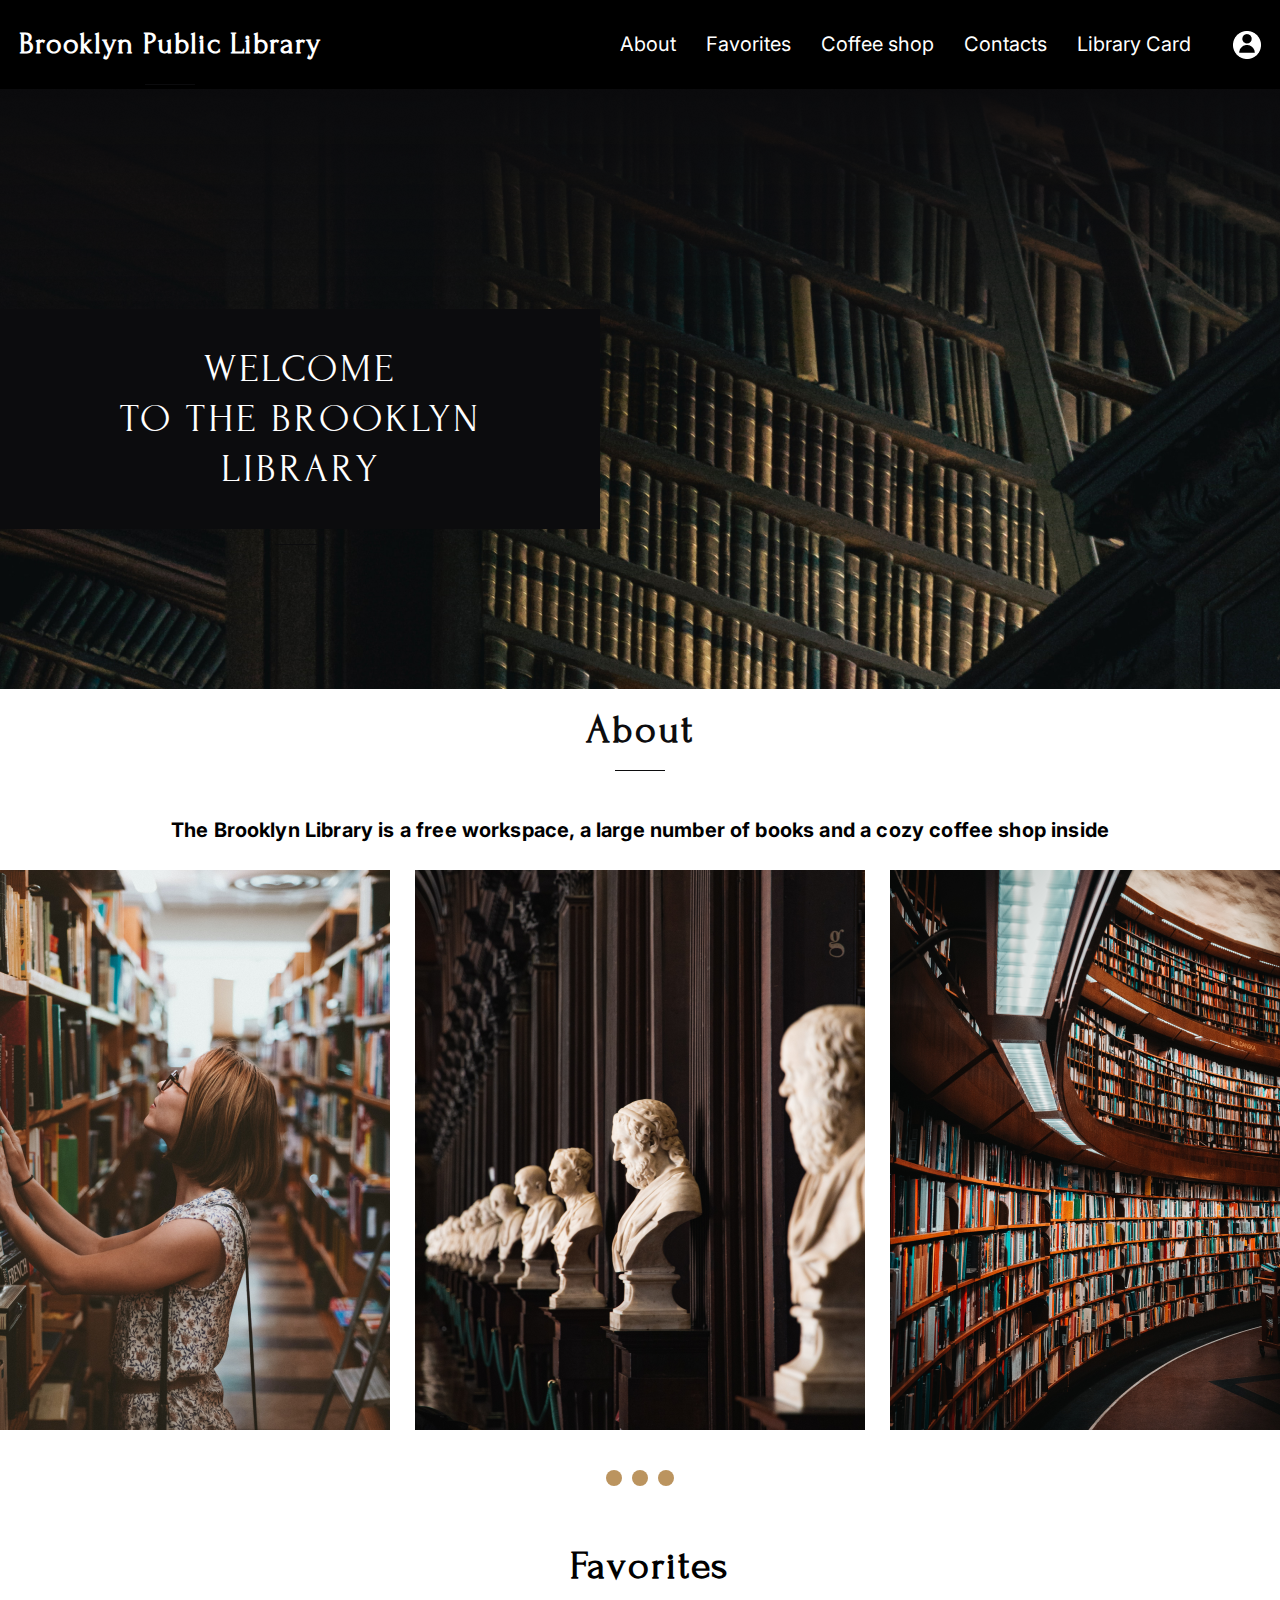
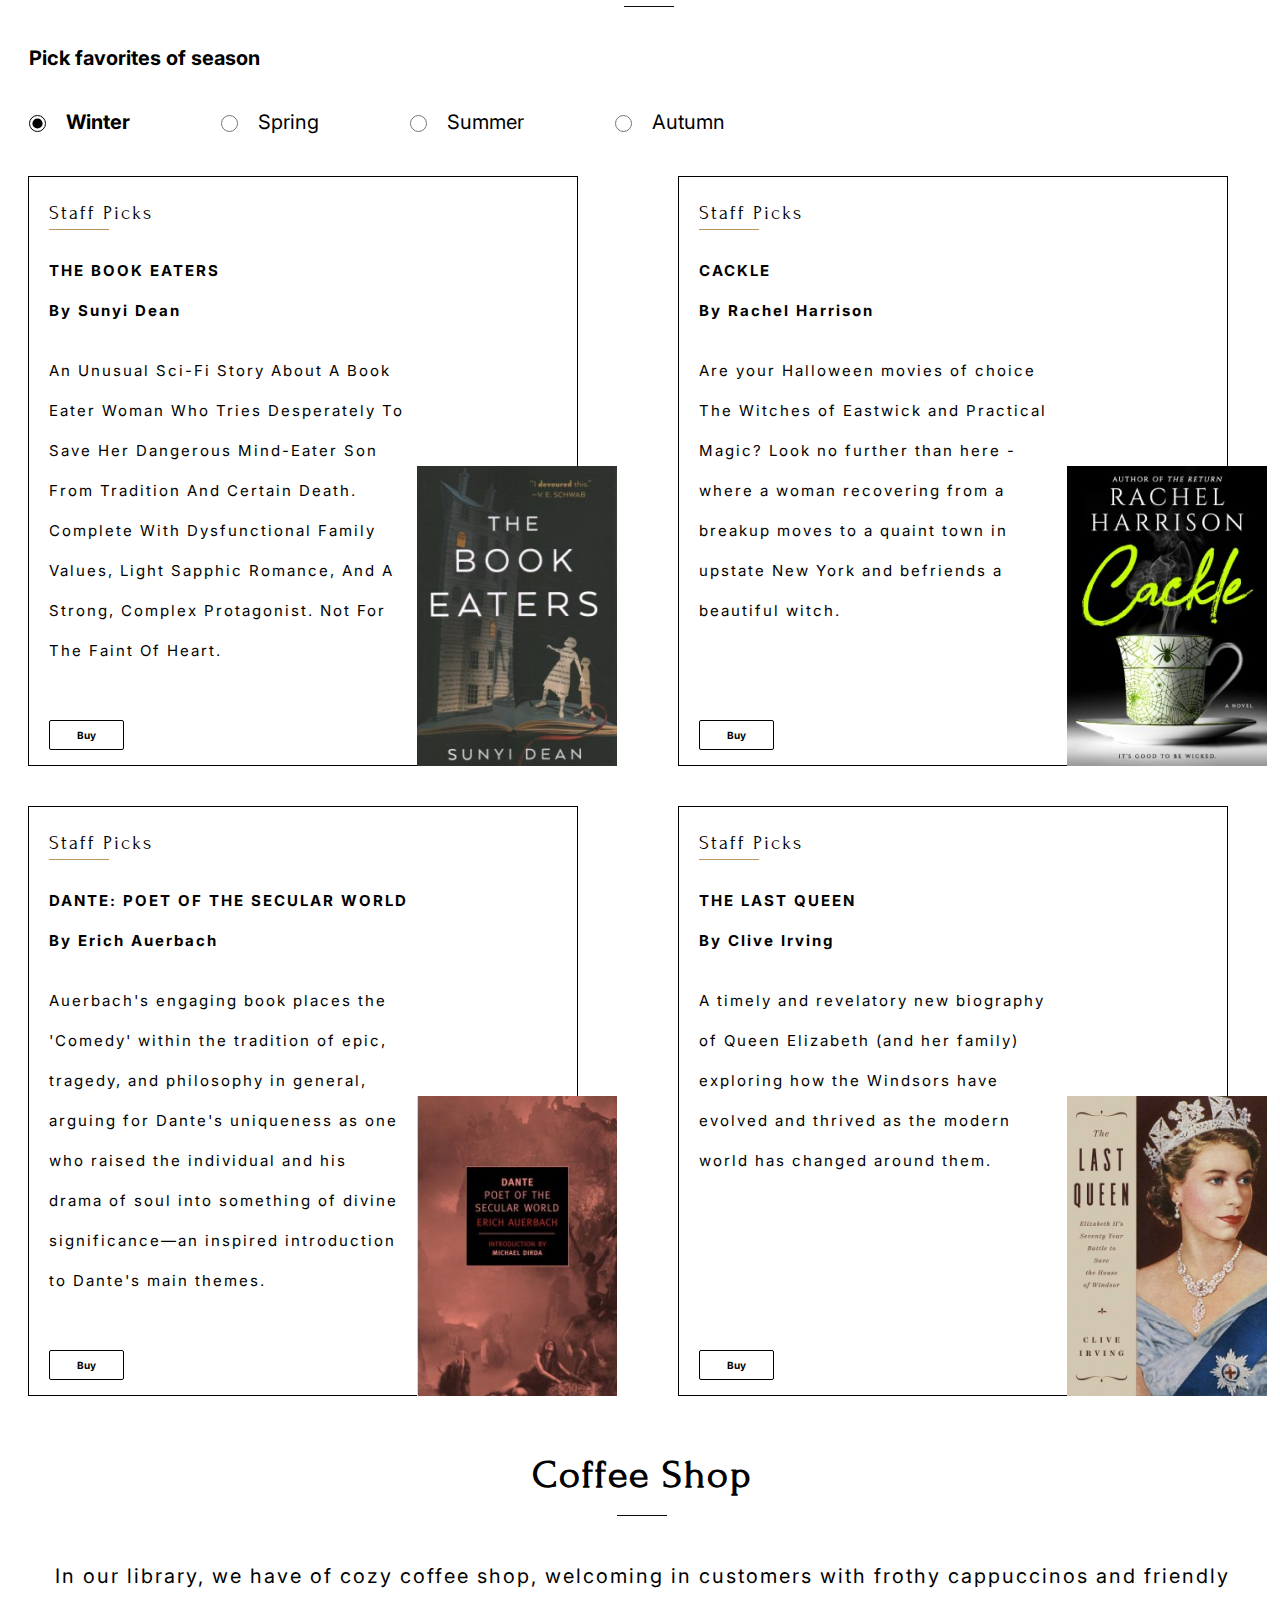
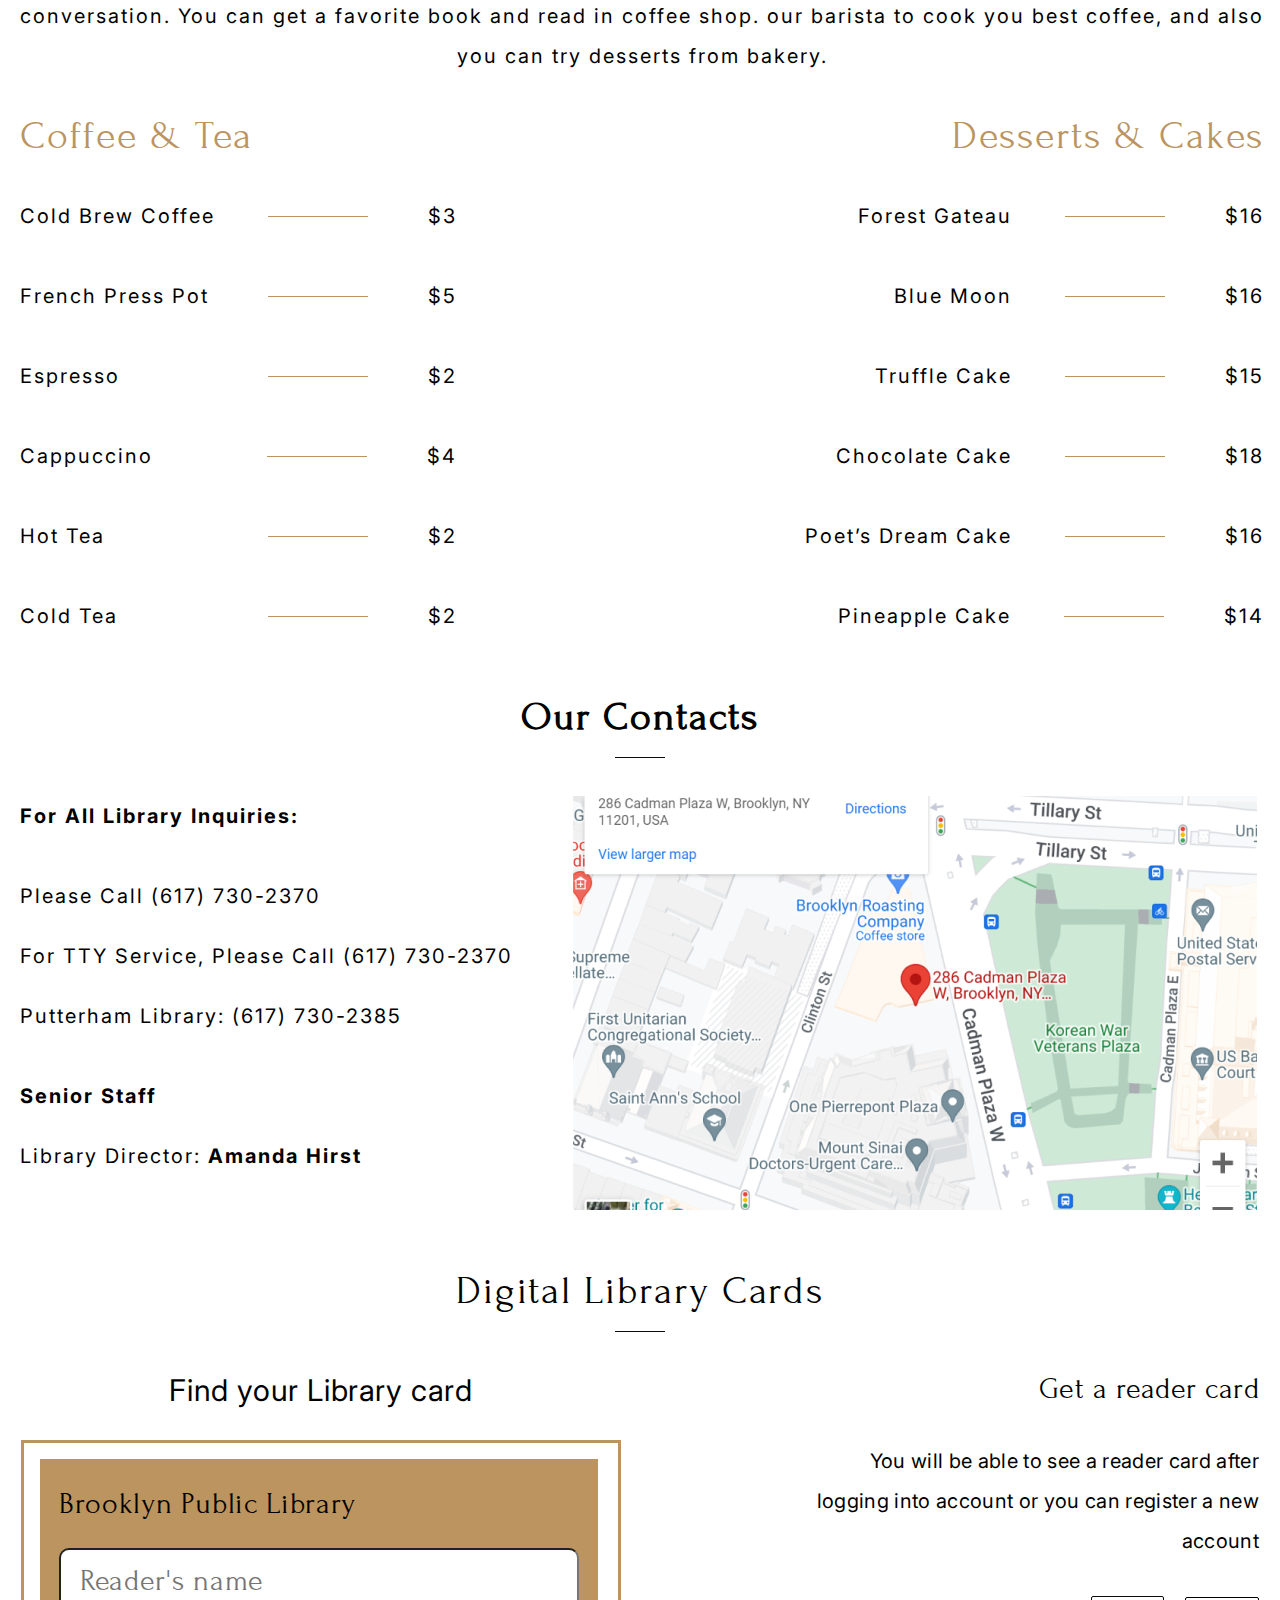
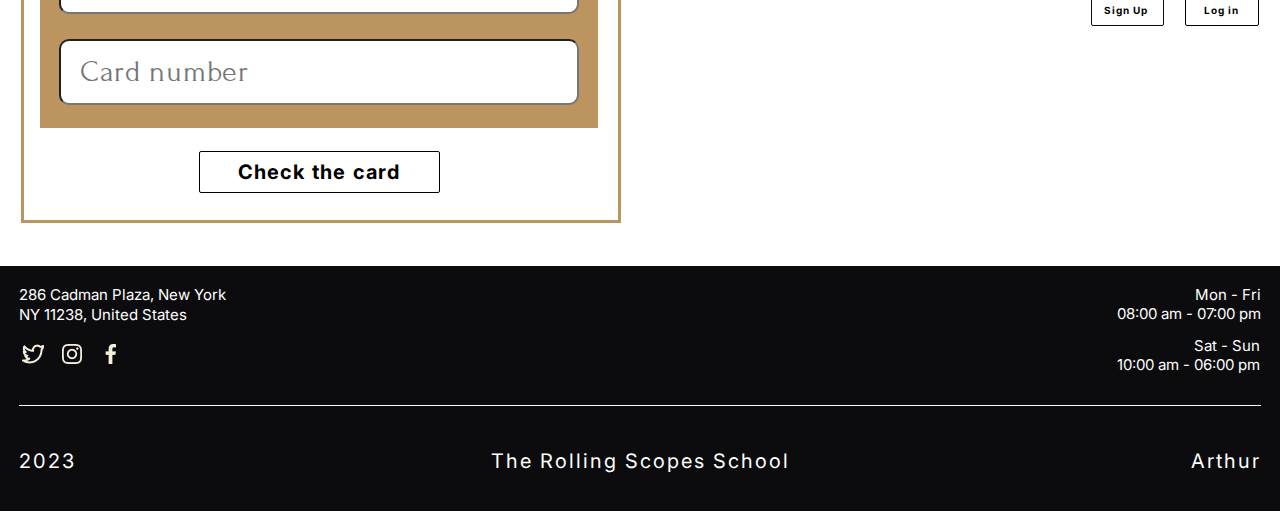
==== commit 7ddd6013: "feat: add drop-menu" ====
--- a/index.html
+++ b/index.html
@@ -32,25 +32,16 @@
             <a href="#library__card" class="nav__link">Library Card</a>
           </li>
         </ul>
-        <div id="drop-menu">
-          <div class="drop-menu">
-            <div class="profile">
-              Profile
-              <div class="log-in">
-                Log in
-                <div class="sub-menu">Подменю 1
-                </div>
-              </div>
-              <div class="register">
-                Register
-                <div class="sub-menu">Подменю 2
-                </div>
-              </div>
-            </div>
-          </div>
       </nav>
       <div class="profile">
-        <button class="button button_icon"><img src="./img/icon/icon_profile.png" alt="icon_profile"></button>
+        <button class="button profile__button_icon"><img src="./img/icon/icon_profile.png" alt="icon_profile"></button>
+        <div class="profile__drop-menu">
+          <div class="profile__title title">Profile</div>
+          <ul class="profile__list">
+            <li class="profile__list-item">Log in</li>
+            <li class="profile__list-item">Register</li>
+          </ul>
+        </div>
       </div>
       <button class="button-burger"  aria-label="Открыть меню" aria-expanded="false">
         <span class="burger__line"></span>
--- a/style.css
+++ b/style.css
@@ -1,577 +1,1062 @@
-@import url('https://fonts.googleapis.com/css2?family=Forum&family=Inter:wght@400;700&display=swap');
+@import url("https://fonts.googleapis.com/css2?family=Forum&family=Inter:wght@400;700&display=swap");
 
 html {
-    scroll-behavior: smooth;
+  scroll-behavior: smooth;
 }
 
 body {
-    margin: 0px;
-    /* scroll-behavior: smooth; */
+  margin: 0px;
+  /* scroll-behavior: smooth; */
 }
 
 label {
-    cursor: pointer;
+  cursor: pointer;
 }
 
 li {
-    list-style: none;
+  list-style: none;
 }
 
 a {
-    text-decoration: none;
-    color: #000000;
+  text-decoration: none;
+  color: #000000;
 }
 
 .white__text {
-    color: #FFFFFF;
+  color: #ffffff;
 }
 
 .white__text:hover {
-    color: #FFFFFF;
+  color: #ffffff;
 }
 
 .button:hover {
-    transition: 0.5s;
-    background-color: #BB945F;
+  transition: 0.5s;
+  background-color: #bb945f;
 }
 
 .title {
-    font-family: 'Forum';
-    line-height: 50px;
-    letter-spacing: 0.85px;
-    font-size: 40px;
-    position: relative;
+  font-family: "Forum";
+  line-height: 50px;
+  letter-spacing: 0.85px;
+  font-size: 40px;
+  position: relative;
 }
 
 .title::before {
-    content: "";
-    height: 1px;
-    width: 50px;
-    position: absolute;
-    background-color: #0C0C0E;
-    bottom: -16px;
-    left: 50%;
-    transform: translate(-50%, 0);
+  content: "";
+  height: 1px;
+  width: 50px;
+  position: absolute;
+  background-color: #0c0c0e;
+  bottom: -16px;
+  left: 50%;
+  transform: translate(-50%, 0);
 }
 
 .header {
-    background-color: #000000;
-    color: white;
-    display: flex;
-    align-items: center;
-    padding: 0 19px;
-    margin-top: -1px
+  background-color: #000000;
+  color: white;
+  display: flex;
+  align-items: center;
+  padding: 0 19px;
+  margin-top: -1px;
 }
 
 .header__title {
-    font-size: 30px;
+  font-size: 30px;
 }
 
 .nav__link {
-    text-decoration: none;
-    font-family: 'Inter';
-    letter-spacing: 0px;
-    color: white;
-    font-size: 20px;
+  text-decoration: none;
+  font-family: "Inter";
+  letter-spacing: 0px;
+  color: white;
+  font-size: 20px;
 }
 
 .nav__link:hover {
-    font-weight: 900;
-    transition: 0.4s;
+  font-weight: 900;
+  transition: 0.4s;
 }
 
 .nav {
-    margin-left: auto;
+  margin-left: auto;
 }
 
 .nav__list {
-    display: flex;
-    gap: 30px;
-    align-items: center;
+  display: flex;
+  gap: 30px;
+  align-items: center;
 }
 
 .drop-menu {
-    display: none;
+  display: none;
 }
 
 .welcome__title {
-    color: white;
-    font-size: 40px;
-    line-height: 50px;
-    letter-spacing: 3px;
-    text-align: left;
-    background-color: #0C0C0E;
-    max-width: 600px;
-    padding: 35px 40px;
-    box-sizing: border-box;
-    text-transform: uppercase;
-    text-align: center;
+  color: white;
+  font-size: 40px;
+  line-height: 50px;
+  letter-spacing: 3px;
+  text-align: left;
+  background-color: #0c0c0e;
+  max-width: 600px;
+  padding: 35px 40px;
+  box-sizing: border-box;
+  text-transform: uppercase;
+  text-align: center;
 }
 
 .welcome {
-    background-image: url(img/Welcome.png);
-    height: 600px;
-    padding: 220px 0 0 0;
-    box-sizing: border-box;
+  background-image: url(img/Welcome.png);
+  height: 600px;
+  padding: 220px 0 0 0;
+  box-sizing: border-box;
 }
 
 .main {
-    max-width: 1440px;
-    margin: 0px auto;
+  max-width: 1440px;
+  margin: 0px auto;
 }
 
 .button {
-    border: 0px;
-    background-color: transparent;
-    margin: 0px 0 0 30px;
-    border-radius: 2px;
-}
-
-.button_icon {
-    margin: 5px 0px 0px 42px;
-    padding: 0;
+  border: 0px;
+  background-color: transparent;
+  margin: 0px 0 0 30px;
+  border-radius: 2px;
+}
+
+.profile__button_icon {
+  margin: 5px 0px 0px 42px;
+  padding: 0;
 }
 
 .slider {
-    display: flex;
+  display: flex;
+  flex-direction: column;
+  align-items: center;
+  gap: 35px;
+}
+
+.slider__image {
+  height: 560px;
+}
+
+.swipe__left {
+  display: none;
+}
+
+.slider__wrapper {
+  width: 1400px;
+  height: 560px;
+  position: relative;
+  overflow: hidden;
+}
+
+.slider__images {
+  display: flex;
+  gap: 25px;
+}
+
+.slider__image:nth-child(4) {
+  display: block;
+}
+
+.slider__image:nth-child(5) {
+  display: block;
+}
+
+.swipe__right {
+  display: none;
+}
+
+.slider__pagination {
+  display: flex;
+  justify-content: center;
+}
+
+.slider__button {
+  background-color: #0c0c0e;
+  display: block;
+  width: 16px;
+  height: 16px;
+  border: none;
+  border-radius: 50%;
+  cursor: pointer;
+}
+
+.slider__button-area {
+  color: transparent;
+  width: 26px;
+  height: 26px;
+  cursor: pointer;
+  border: 0;
+  border-radius: 50%;
+  display: flex;
+  align-content: center;
+  justify-content: center;
+  align-items: center;
+  flex-wrap: wrap;
+}
+
+[data-active-slide-number="1"] .slider__images {
+  transform: translate(0px, 0px);
+  transition: 0.5s;
+}
+
+[data-active-slide-number="2"] .slider__images {
+  transform: translate(-475px, 13px);
+  transition: 0.5s;
+}
+
+[data-active-slide-number="3"] .slider__images {
+  transform: translate(-975px, 13px);
+  transition: 0.5s;
+}
+
+[data-active-slide-number="1"] .slider__button:nth-child(1) {
+  background-color: #bb945f;
+}
+
+[data-active-slide-number="2"] .slider__button:nth-child(2) {
+  background-color: #bb945f;
+}
+
+[data-active-slide-number="3"] .slider__button:nth-child(3) {
+  background-color: #bb945f;
+}
+
+[data-active-slide-number="4"] .slider__button:nth-child(4) {
+  background-color: #bb945f;
+}
+
+[data-active-slide-number="5"] .slider__button:nth-child(5) {
+  background-color: #bb945f;
+}
+
+.slider__button-area:nth-child(4) {
+  display: none;
+}
+
+.slider__button-area:nth-child(5) {
+  display: none;
+}
+
+.section-text {
+  font-family: "Inter";
+  font-weight: bold;
+  font-size: 15px;
+  line-height: 40px;
+  color: #000000;
+  margin: 52px 0 15px 22px;
+}
+
+.about__title {
+  text-align: center;
+  margin: 16px 0 0px 0;
+  color: #0c0c0e;
+  font-family: Forum;
+  font-size: 40px;
+  font-style: normal;
+  letter-spacing: 2px;
+}
+
+.about__section-text {
+  font-family: Inter;
+  font-size: 20px;
+  text-align: center;
+  margin: 55px 0px 20px 0px;
+  letter-spacing: 0.16px;
+}
+
+.section__title {
+  font-size: 40px;
+}
+
+.favorites__title {
+  text-align: center;
+  margin: 50px 0px 0px 18px;
+  letter-spacing: 2px;
+}
+
+.favorites__section-text {
+  font-family: Inter;
+  font-weight: 700;
+  color: #000000;
+  font-size: 20px;
+  margin: 47px 0 0 29px;
+}
+
+.book {
+  border: solid;
+  border-width: 1px;
+  position: relative;
+  margin-right: 30px;
+  width: 550px;
+  padding-left: 20px;
+  box-sizing: border-box;
+  padding-top: 16px;
+  flex-direction: column;
+  display: flex;
+  padding-bottom: 15px;
+  min-height: 590px;
+}
+
+.book:nth-child(5) {
+  display: none;
+}
+
+.book:nth-child(6) {
+  display: none;
+}
+
+.book:nth-child(7) {
+  display: none;
+}
+
+.book:nth-child(8) {
+  display: none;
+}
+
+.book:nth-child(9) {
+  display: none;
+}
+
+.book:nth-child(10) {
+  display: none;
+}
+
+.book:nth-child(11) {
+  display: none;
+}
+
+.book:nth-child(12) {
+  display: none;
+}
+
+.radio-text {
+  font-size: 20px;
+  font-family: Inter;
+  display: flex;
+  gap: 81px;
+  margin: 27px 0px 0px 24px;
+}
+
+input[type="radio"]:checked {
+  accent-color: #000000;
+}
+
+.contactChoice1-area ~ input[type="radio"]:checked {
+  font-weight: 700;
+}
+
+.contactChoice {
+  padding: 5px;
+  display: block;
+}
+
+.choice--hidden {
+  opacity: 0;
+  transition: opacity 0.65s;
+}
+
+#contactChoice1 {
+  width: 17px;
+  height: 17px;
+  margin: 5px 0 0 0;
+  padding: 0;
+}
+
+#contactChoice1:checked + label {
+  font-weight: 700;
+}
+
+.contactChoice1-area {
+  display: flex;
+  gap: 20px;
+}
+
+#contactChoice2 {
+  width: 17px;
+  height: 17px;
+  margin: 5px 0 0 0;
+  padding: 0;
+}
+
+#contactChoice2:checked + label {
+  font-weight: 700;
+}
+
+.contactChoice2-area {
+  display: flex;
+  gap: 20px;
+}
+
+#contactChoice3 {
+  width: 17px;
+  height: 17px;
+  margin: 5px 0 0 0;
+  padding: 0;
+}
+
+#contactChoice3:checked + label {
+  font-weight: 700;
+}
+
+.contactChoice3-area {
+  display: flex;
+  gap: 20px;
+}
+
+#contactChoice4 {
+  width: 17px;
+  height: 17px;
+  margin: 5px 0 0 0;
+  padding: 0;
+}
+
+#contactChoice4:checked + label {
+  font-weight: 700;
+}
+
+.contactChoice4-area {
+  display: flex;
+  gap: 20px;
+}
+
+.book__tag {
+  font-size: 20px;
+  line-height: 40px;
+  letter-spacing: 2px;
+  font-family: "Forum";
+  position: relative;
+}
+
+.book__tag::before {
+  position: absolute;
+  content: "";
+  width: 60px;
+  height: 1px;
+  background-color: #bb945f;
+  bottom: 3px;
+  left: 0;
+}
+
+.favorites__items {
+  position: relative;
+  grid-template-columns: repeat(2, 540px);
+  display: grid;
+  justify-content: space-between;
+  margin: 0 auto;
+  padding: 37px 62px 0 28px;
+  gap: 40px 0px;
+  transition: opacity 0.5s;
+}
+
+.book__author {
+  font-family: "Inter";
+  font-weight: bold;
+  font-size: 15px;
+  letter-spacing: 2px;
+  line-height: 40px;
+}
+
+.book__title {
+  font-family: "Inter";
+  font-weight: bold;
+  font-size: 15px;
+  letter-spacing: 2px;
+  line-height: 40px;
+  text-transform: uppercase;
+  padding-top: 18px;
+}
+
+.book__text {
+  display: grid;
+  font-family: "Inter";
+  font-size: 15px;
+  letter-spacing: 2px;
+  line-height: 40px;
+  grid-template-columns: 357px 200px;
+  padding: 20px 0px 15px 0px;
+}
+
+.book__button {
+  background-color: transparent;
+  border: solid;
+  border-width: 1px;
+  width: 75px;
+  height: 30px;
+  font-family: "Inter";
+  font-weight: bold;
+  text-align: center;
+  margin: auto auto 0 0px;
+  align-self: auto;
+  font-size: 10px;
+}
+
+.disabled {
+  pointer-events: none;
+  border-color: #bb945f;
+  color: #bb945f;
+}
+
+.book__img {
+  position: absolute;
+  bottom: -5px;
+  right: -40px;
+}
+
+.coffee__shop {
+  display: flex;
+  flex-direction: column;
+  gap: 40px;
+  padding: 20px 16px 36px 20px;
+  align-items: center;
+}
+
+.coffee__shop__title {
+  margin: 34px 0px 16px 0;
+  letter-spacing: 2px;
+}
+
+.coffee__text {
+  text-align: center;
+  font-size: 20px;
+  font-family: "Inter";
+  line-height: 40px;
+  letter-spacing: 2px;
+}
+
+.menu {
+  display: flex;
+  width: 100%;
+  justify-content: space-between;
+}
+
+.menu__column {
+  display: flex;
+  flex-direction: column;
+  gap: 40px;
+}
+
+.menu__column:nth-child(2) {
+  align-items: flex-end;
+}
+
+.menu__column-title {
+  color: #bb945f;
+  font-family: Forum;
+  font-size: 40px;
+  font-style: normal;
+  font-weight: 400;
+  line-height: 40px;
+  letter-spacing: 2px;
+}
+
+.menu__column-list {
+  margin: 0;
+  padding: 0;
+  display: flex;
+  flex-direction: column;
+  gap: 40px;
+}
+
+.menu__column:nth-child(2) .menu__column-list {
+  align-items: flex-end;
+}
+
+.menu__column-row {
+  color: #000;
+  font-family: Inter;
+  font-size: 20px;
+  font-style: normal;
+  font-weight: 400;
+  line-height: 40px;
+  letter-spacing: 2px;
+  display: flex;
+  gap: 53px;
+  justify-content: space-between;
+}
+
+.row__price-and-line {
+  display: flex;
+  gap: 60px;
+}
+
+.row__line::before {
+  content: "";
+  background-color: #bb945f;
+  width: 100px;
+  height: 1px;
+  position: relative;
+  display: block;
+  top: 20px;
+}
+
+.ourContacts {
+  display: flex;
+  flex-direction: column;
+  padding: 20px 20px 52px 20px;
+  gap: 54px;
+}
+
+.ourContacts__title {
+  text-align: center;
+  letter-spacing: 2px;
+  margin: 0;
+}
+
+.contacts__content {
+  display: flex;
+  justify-content: space-between;
+}
+
+.contacts__info {
+  display: flex;
+  flex-direction: column;
+  gap: 40px;
+}
+
+.text__info {
+  font-family: "Inter";
+  font-size: 20px;
+  line-height: 40px;
+  letter-spacing: 2px;
+  font-weight: bold;
+}
+
+.phone__info {
+  font-family: "Inter";
+  font-size: 20px;
+  letter-spacing: 2px;
+  line-height: 40px;
+  display: flex;
+  flex-direction: column;
+  gap: 20px;
+}
+
+.senior__staff {
+  display: flex;
+  flex-direction: column;
+  gap: 20px;
+}
+
+.senior__info {
+  font-family: "Inter";
+  font-weight: bold;
+  font-size: 20px;
+  line-height: 40px;
+  letter-spacing: 2px;
+  display: flex;
+}
+
+.libraryDirector {
+  font-family: "Inter";
+  font-size: 20px;
+  line-height: 40px;
+  letter-spacing: 2px;
+}
+
+.amandaHirst {
+  font-family: "Inter";
+  font-size: 20px;
+  font-weight: bold;
+  letter-spacing: 2px;
+  line-height: 40px;
+}
+
+.library__title {
+  text-align: center;
+  margin: 0;
+  letter-spacing: 1.85px;
+  font-weight: 400;
+}
+
+.findCard {
+  font-family: "Inter";
+  font-size: 30px;
+  letter-spacing: 0.6px;
+  text-align: center;
+}
+
+.card__bg {
+  display: flex;
+  flex-direction: column;
+  gap: 32px;
+}
+
+.libraryButton {
+  font-family: "Inter";
+  font-weight: bold;
+  font-size: 20px;
+  letter-spacing: 1px;
+}
+
+.for__tty {
+  font-family: "Inter";
+  font-size: 20px;
+  line-height: 40px;
+  letter-spacing: 1px;
+  font-weight: 400;
+}
+
+.please__call {
+  font-family: "Inter";
+  font-size: 20px;
+  line-height: 40px;
+  letter-spacing: 2.2px;
+  font-weight: 400;
+}
+
+.librarytitle {
+  margin: 0 0 56px 0;
+}
+
+.library__card {
+  display: flex;
+  justify-content: space-between;
+  padding: 0 21px;
+}
+
+.cardBody {
+  padding: 16px 20px 27px 16px;
+  box-sizing: border-box;
+  border: solid 3px;
+  width: 600px;
+  border-color: #bb945f;
+}
+
+#name {
+  display: flex;
+  width: 520px;
+  height: 66px;
+  border-radius: 10px;
+  margin: 19px 0px 0px 15px;
+  font-family: "Forum";
+  font-size: 30px;
+  letter-spacing: 0.7px;
+  box-sizing: border-box;
+  padding: 0 0 0 19px;
+}
+
+#email {
+  width: 520px;
+  height: 66px;
+  border-radius: 10px;
+  margin: 25px 0px 0px 15px;
+  padding: 0 0 0 19px;
+  font-family: "Forum";
+  font-size: 30px;
+  letter-spacing: 0.7px;
+  max-width: 520px;
+  box-sizing: border-box;
+}
+
+.card__title {
+  font-size: 30px;
+  margin: 0px 0px 0 15px;
+  letter-spacing: 0.65px;
+  font-family: "Forum";
+  line-height: 50px;
+}
+
+.libraryButton {
+  width: 241px;
+  height: 42px;
+  font-family: "Inter";
+  font-size: 20px;
+  letter-spacing: 1.2px;
+  margin: 23px auto 0px;
+  display: block;
+  border-color: #0c0c0e;
+  border: solid 1px;
+}
+
+.library__form {
+  background-color: #bb945f;
+  padding: 20px 0px 23px 4px;
+}
+
+.get__a__card {
+  display: flex;
+  flex-direction: column;
+  gap: 35px;
+}
+
+.get__a__reader__card {
+  font-family: "Forum";
+  font-size: 30px;
+  letter-spacing: 0.5px;
+  text-align: right;
+}
+
+.get__a__card-info {
+  font-family: Inter;
+  font-size: 20px;
+  max-width: 456px;
+  text-align: right;
+  line-height: 40px;
+  letter-spacing: 0.33px;
+}
+
+.sign__log__button {
+  text-align: right;
+}
+
+.log__button {
+  margin: 0px 0 0 17px;
+  border: solid 1px;
+  padding: 6px 19px 9px 18px;
+  font-weight: 700;
+  font-family: Inter;
+  font-size: 10px;
+  letter-spacing: 1px;
+}
+
+.sign__button {
+  border: solid 1px;
+  border-color: #0c0c0e;
+  padding: 7px 15px 9px 12px;
+  font-weight: 700;
+  margin: 0;
+  font-family: Inter;
+  font-size: 10px;
+  letter-spacing: 1px;
+}
+
+.footer {
+  background-color: #0c0c0e;
+  margin: 43px 0 0 0;
+  padding: 19px 19px 0px;
+}
+
+.footer__address {
+  line-height: 20px;
+  font-size: 15px;
+  color: #ffffff;
+  font-family: Inter;
+}
+
+.footer__img {
+  display: flex;
+  gap: 15px;
+  padding: 17px 0px 0 2px;
+}
+
+.mon__fri {
+  text-align: right;
+  color: #ffffff;
+  font-family: Inter;
+  font-size: 15px;
+}
+
+.sat__sun {
+  text-align: right;
+  color: #ffffff;
+  font-family: Inter;
+  font-size: 15px;
+  padding: 13px 1px 0 0px;
+}
+
+.line {
+  background-color: #ffffff;
+  width: 1400px;
+}
+
+.year {
+  color: #ffffff;
+  width: 130px;
+}
+
+.rsschool {
+  color: #ffffff;
+  text-align: center;
+}
+
+.username {
+  color: #ffffff;
+  text-align: right;
+  width: 130px;
+}
+
+.footer__contacts {
+  display: flex;
+  justify-content: space-between;
+}
+
+.author__info {
+  display: flex;
+  height: 100px;
+  margin: 31px 0 0 0;
+  border-top: 1px solid #ffffff;
+  font-size: 20px;
+  font-family: "Inter";
+  letter-spacing: 2px;
+  padding: 5px 0 0 0;
+  justify-content: space-between;
+  align-items: center;
+}
+
+.button-burger {
+  position: relative;
+  width: 45px;
+  height: 20px;
+  display: none;
+  border: none;
+  padding: 0;
+  background-color: transparent;
+  cursor: pointer;
+}
+
+.burger__line {
+  position: absolute;
+  left: 0;
+  top: 50%;
+  width: 100%;
+  height: 2px;
+  background-color: #ffffff;
+  transform: translateY(-50%);
+  transition: 0.5s;
+}
+
+.button-burger::before,
+.button-burger::after {
+  content: "";
+  position: absolute;
+  left: 0;
+  width: 100%;
+  height: 2px;
+  background-color: #ffffff;
+  transition: 0.5s;
+}
+
+.button-burger::before {
+  top: -2px;
+}
+
+.button-burger::after {
+  bottom: 0;
+}
+
+.profile {
+  position: relative;
+}
+
+.profile__drop-menu {
+  background-color: #ffffff;
+  color: #000000;
+  padding: 10px;
+  text-align: center;
+  position: absolute;
+  right: 0px;
+  display: flex;
+  flex-direction: column;
+  gap: 20px;
+  opacity: 0;
+  transition: opacity 0.3s, transform 0s 0.3s;
+  transform: translate(100px, 0px);
+}
+
+.profile__drop-menu_visible {
+  opacity: 1;
+  transition: opacity 0.3s , transform 0s;
+  transform: translate(0);
+}
+
+.profile__title {
+  font-weight: bold;
+  font-size: 15px;
+  font-family: Inter;
+  line-height: 20px;
+}
+
+.profile__title::before {
+  bottom: -7px;
+  background-color: #bb945f;
+}
+
+.profile__list {
+  margin: 0px 0px;
+  padding: 0;
+  display: flex;
+  flex-direction: column;
+  gap: 10px;
+}
+
+.profile__list-item {
+  font-family: Inter;
+  font-size: 15px;
+  line-height: 20px;
+}
+
+@media (max-width: 1024px) {
+  .main {
+    max-width: 1024px;
+  }
+
+  .header {
+    position: sticky;
+    top: -0.1px;
+    z-index: 10;
+  }
+
+  .header__title {
+    letter-spacing: 0.65px;
+  }
+
+  .profile__button_icon {
+    margin: 0;
+  }
+
+  .about__section-text {
+    padding: 0px 15px;
+    font-weight: normal;
+    letter-spacing: 0.05px;
+  }
+
+  .slider {
+    gap: 0;
+  }
+
+  .favorites__title {
+    margin: 50px 0 0 0;
+  }
+
+  .favorites__items {
+    grid-template-columns: repeat(1, 556px);
+    justify-content: center;
+  }
+
+  .book {
+    height: 555px;
+  }
+
+  .menu {
     flex-direction: column;
-    align-items: center;
-    gap: 35px;
-}
-
-.slider__image {
-    height: 560px;
-}
-
-
-.swipe__left {
-    display: none;
-}
-
-.slider__wrapper {
-    width: 1400px;
-    height: 560px;
-    position: relative;
-    overflow: hidden;
-}
-
-.slider__images {
-    display: flex;
-    gap: 25px;
-}
-
-.slider__image:nth-child(4) {
-    display: block;
-}
-
-.slider__image:nth-child(5) {
-    display: block;
-}
-
-.swipe__right {
-    display: none;
-}
-
-
-.slider__pagination {
-    display: flex;
-    justify-content: center;
-}
-
-.slider__button {
-    background-color: #0C0C0E;
-    display: block;
-    width: 16px;
-    height: 16px;
-    border: none;
-    border-radius: 50%;
-    cursor: pointer;
-}
-
-.slider__button-area {
-    color: transparent;
-    width: 26px;
-    height: 26px;
-    cursor: pointer;
-    border: 0;
-    border-radius: 50%;
-    display: flex;
-    align-content: center;
-    justify-content: center;
-    align-items: center;
-    flex-wrap: wrap;
-}
-
-[data-active-slide-number="1"] .slider__images {
-    transform: translate(0px, 0px);
-    transition: 0.5s;
-}
-
-[data-active-slide-number="2"] .slider__images {
-    transform: translate(-475px, 13px);
-    transition: 0.5s;
-}
-
-[data-active-slide-number="3"] .slider__images {
-    transform: translate(-975px, 13px);
-    transition: 0.5s;
-}
-
-[data-active-slide-number="1"] .slider__button:nth-child(1) {
-    background-color: #BB945F;
-}
-
-[data-active-slide-number="2"] .slider__button:nth-child(2) {
-    background-color: #BB945F;
-}
-
-[data-active-slide-number="3"] .slider__button:nth-child(3) {
-    background-color: #BB945F;
-}
-
-[data-active-slide-number="4"] .slider__button:nth-child(4) {
-    background-color: #BB945F;
-}
-
-[data-active-slide-number="5"] .slider__button:nth-child(5) {
-    background-color: #BB945F;
-}
-
-.slider__button-area:nth-child(4) {
-    display: none;
-}
-
-.slider__button-area:nth-child(5) {
-    display: none;
-}
-
-.section-text {
-    font-family: 'Inter';
-    font-weight: bold;
-    font-size: 15px;
-    line-height: 40px;
-    color: #000000;
-    margin: 52px 0 15px 22px;
-}
-
-.about__title {
-    text-align: center;
-    margin: 16px 0 0px 0;
-    color: #0C0C0E;
-    font-family: Forum;
-    font-size: 40px;
-    font-style: normal;
-    font-weight: 400;
-    letter-spacing: 2px;
-}
-
-.about__section-text {
-    font-family: Inter;
-    font-size: 20px;
-    text-align: center;
-    margin: 55px 0px 20px 0px;
-    letter-spacing: 0.16px;
-}
-
-.section__title {
-    font-size: 40px;
-}
-
-.favorites__title {
-    text-align: center;
-    margin: 50px 0px 0px 18px;
-    letter-spacing: 2px;
-}
-
-.favorites__section-text {
-    font-family: Inter;
-    font-weight: 700;
-    color: #000000;
-    font-size: 20px;
-    margin: 47px 0 0 29px;
-}
-
-.book {
-    border: solid;
-    border-width: 1px;
-    position: relative;
-    margin-right: 30px;
-    width: 550px;
-    padding-left: 20px;
-    box-sizing: border-box;
-    padding-top: 16px;
-    flex-direction: column;
-    display: flex;
-    padding-bottom: 15px;
-    min-height: 590px;
-}
-
-.book:nth-child(5) {
-    display: none;
-}
-
-.book:nth-child(6) {
-    display: none;
-}
-
-.book:nth-child(7) {
-    display: none;
-}
-
-.book:nth-child(8) {
-    display: none;
-}
-
-.book:nth-child(9) {
-    display: none;
-}
-
-.book:nth-child(10) {
-    display: none;
-}
-
-.book:nth-child(11) {
-    display: none;
-}
-
-.book:nth-child(12) {
-    display: none;
-}
-
-.radio-text {
-    font-size: 20px;
-    font-family: Inter;
-    display: flex;
-    gap: 81px;
-    margin: 27px 0px 0px 24px;
-}
-
-input[type="radio"]:checked {
-    accent-color: #000000;
-}
-
-.contactChoice1-area~input[type="radio"]:checked {
-    font-weight: 700;
-}
-
-.contactChoice {
-    padding: 5px;
-    display: block;
-}
-
-.choice--hidden {
-    opacity: 0;
-    transition: opacity 0.65s;
-}
-
-#contactChoice1 {
-    width: 17px;
-    height: 17px;
-    margin: 5px 0 0 0;
-    padding: 0;
-}
-
-#contactChoice1:checked+label {
-    font-weight: 700;
-}
-
-.contactChoice1-area {
-    display: flex;
-    gap: 20px;
-}
-
-#contactChoice2 {
-    width: 17px;
-    height: 17px;
-    margin: 5px 0 0 0;
-    padding: 0;
-}
-
-#contactChoice2:checked+label {
-    font-weight: 700;
-}
-
-.contactChoice2-area {
-    display: flex;
-    gap: 20px;
-}
-
-
-#contactChoice3 {
-    width: 17px;
-    height: 17px;
-    margin: 5px 0 0 0;
-    padding: 0;
-}
-
-#contactChoice3:checked+label {
-    font-weight: 700;
-}
-
-.contactChoice3-area {
-    display: flex;
-    gap: 20px;
-}
-
-#contactChoice4 {
-    width: 17px;
-    height: 17px;
-    margin: 5px 0 0 0;
-    padding: 0;
-}
-
-#contactChoice4:checked+label {
-    font-weight: 700;
-}
-
-.contactChoice4-area {
-    display: flex;
-    gap: 20px;
-}
-
-.book__tag {
-    font-size: 20px;
-    line-height: 40px;
-    letter-spacing: 2px;
-    font-family: 'Forum';
-    position: relative;
-}
-
-.book__tag::before {
-    position: absolute;
-    content: "";
-    width: 60px;
-    height: 1px;
-    background-color: #BB945F;
-    bottom: 3px;
-    left: 0;
-}
-
-.favorites__items {
-    position: relative;
-    grid-template-columns: repeat(2, 540px);
-    display: grid;
-    justify-content: space-between;
-    margin: 0 auto;
-    padding: 37px 62px 0 28px;
-    gap: 40px 0px;
-    transition: opacity 0.5s;
-}
-
-.book__author {
-    font-family: 'Inter';
-    font-weight: bold;
-    font-size: 15px;
-    letter-spacing: 2px;
-    line-height: 40px;
-}
-
-.book__title {
-    font-family: 'Inter';
-    font-weight: bold;
-    font-size: 15px;
-    letter-spacing: 2px;
-    line-height: 40px;
-    text-transform: uppercase;
-    padding-top: 18px;
-}
-
-.book__text {
-    display: grid;
-    font-family: 'Inter';
-    font-size: 15px;
-    letter-spacing: 2px;
-    line-height: 40px;
-    grid-template-columns: 357px 200px;
-    padding: 20px 0px 15px 0px;
-}
-
-.book__button {
-    background-color: transparent;
-    border: solid;
-    border-width: 1px;
-    width: 75px;
-    height: 30px;
-    font-family: 'Inter';
-    font-weight: bold;
-    text-align: center;
-    margin: auto auto 0 0px;
-    align-self: auto;
-    font-size: 10px;
-}
-
-.disabled {
-    pointer-events: none;
-    border-color: #BB945F;
-    color: #BB945F;
-}
-
-.book__img {
-    position: absolute;
-    bottom: -5px;
-    right: -40px;
-}
-
-.coffee__shop {
-    display: flex;
-    flex-direction: column;
-    gap: 40px;
-    padding: 20px 16px 36px 20px;
-    align-items: center;
-}
-
-.coffee__shop__title {
-    margin: 34px 0px 16px 0;
-    letter-spacing: 2px;
-}
-
-.coffee__text {
-    text-align: center;
-    font-size: 20px;
-    font-family: 'Inter';
-    line-height: 40px;
-    letter-spacing: 2px;
-}
-
-.menu {
-    display: flex;
-    width: 100%;
-    justify-content: space-between;
-}
-
-.menu__column {
-    display: flex;
-    flex-direction: column;
-    gap: 40px;
-}
-
-.menu__column:nth-child(2) {
-    align-items: flex-end;
-}
-
-.menu__column-title {
-    color: #BB945F;
-    font-family: Forum;
-    font-size: 40px;
-    font-style: normal;
-    font-weight: 400;
-    line-height: 40px;
-    letter-spacing: 2px;
-}
-
-.menu__column-list {
+    gap: 41px;
+  }
+
+  .menu__column-title {
+    margin: 0 5px 0 0;
+  }
+
+  .menu__column-list {
     margin: 0;
     padding: 0;
     display: flex;
     flex-direction: column;
     gap: 40px;
-}
-
-.menu__column:nth-child(2) .menu__column-list {
+    width: 442px;
+  }
+
+  .menu__column:nth-child(2) .menu__column-list {
     align-items: flex-end;
-}
-
-.menu__column-row {
+    width: 467px;
+  }
+
+  .menu__column-row {
     color: #000;
     font-family: Inter;
     font-size: 20px;
@@ -580,732 +1065,291 @@
     line-height: 40px;
     letter-spacing: 2px;
     display: flex;
-    gap: 53px;
+    gap: 60px;
     justify-content: space-between;
-}
-
-.row__price-and-line {
+  }
+
+  .row__price {
+    font-family: Forum;
+  }
+
+  .favorites__section-text {
+    max-width: 675px;
+    margin: 50px 0 0 20px;
+  }
+
+  .contacts__content {
+    flex-direction: column;
+    gap: 102px;
+  }
+
+  .contacts__img {
+    margin: 0 0 0 17px;
+  }
+
+  .map__img {
+    box-sizing: content-box;
+    width: 100%;
+  }
+
+  .radio-text {
+    gap: 11%;
+    margin: 26px 0px 0px 16px;
+    position: sticky;
+    top: 90px;
+    z-index: 9;
+    background-color: white;
+  }
+
+  .button-burger {
+    display: block;
+    margin: 0 0 0 41px;
+  }
+
+  .nav--visible .burger__overlay {
+    position: absolute;
+    top: 0;
+    right: 0;
+    width: 100vw;
+    height: 100vh;
+  }
+
+  .nav {
+    position: fixed;
+    right: 0;
+    top: 0;
+    z-index: 1000;
+    padding: 15px 0 103px 0;
+    background-color: #000000;
+    transform: translate(150%, 90px);
+    transition: 0.5s;
+  }
+
+  .nav__list {
+    flex-direction: column;
+    align-items: flex-start;
+    margin: 0;
+    padding: 0;
+  }
+
+  .nav__item::not(:last-child) {
+    margin-right: 0;
+    margin-bottom: 30px;
+  }
+
+  .nav__link {
+    font-size: 20px;
+    line-height: 45px;
+    width: 332px;
+    display: block;
+    text-align: center;
+  }
+
+  .nav--visible .nav {
+    transform: translate(0%, 90px);
+    transition: 0.5s;
+  }
+
+  .profile {
+    margin-left: auto;
+  }
+
+  .nav--visible .burger__line {
+    opacity: 0;
+    transition: 0.5s;
+  }
+
+  .nav--visible .button-burger::before {
+    top: 0;
+    transform: rotate(45deg);
+    left: 5px;
+    transition: 0.5s;
+  }
+
+  .nav--visible .button-burger::after {
+    transform: rotate(-45deg);
+    top: 0;
+    left: 5px;
+    transition: 0.5s;
+  }
+
+  .slider__item {
     display: flex;
-    gap: 60px;
-}
-
-.row__line::before {
-    content: '';
-    background-color: #BB945F;
-    width: 100px;
-    height: 1px;
+    justify-content: space-evenly;
+    gap: 33px;
+  }
+
+  .slider__image {
+    align-items: center;
+    margin: -12px 0px 0px 0px;
+  }
+
+  .slider__pagination {
+    margin: 17px 0px 0px 0px;
+  }
+
+  .swipe__left {
     position: relative;
+    background-color: transparent;
+    border: 0px;
     display: block;
-    top: 20px;
-}
-
-.ourContacts {
-    display: flex;
+    padding: 0;
+    margin: 42px 0 0 0;
+  }
+
+  .swipe__right {
+    position: relative;
+    background-color: transparent;
+    border: 0px;
+    display: block;
+    padding: 0px;
+    margin: 42px 0 0 0;
+  }
+
+  .slider__wrapper {
+    position: relative;
+    width: 500px;
+    height: 562px;
+  }
+
+  .slider__images {
+    position: absolute;
+  }
+
+  .ourContacts {
+    padding: 20px 20px 39px 20px;
+  }
+
+  .library__card {
     flex-direction: column;
-    padding: 20px 20px 52px 20px;
-    gap: 54px;
-}
-
-.ourContacts__title {
-    text-align: center;
-    letter-spacing: 2px;
-    margin: 0;
-}
-
-.contacts__content {
-    display: flex;
-    justify-content: space-between;
-}
-
-.contacts__info {
-    display: flex;
-    flex-direction: column;
-    gap: 40px;
-}
-
-.text__info {
-    font-family: 'Inter';
-    font-size: 20px;
-    line-height: 40px;
-    letter-spacing: 2px;
-    font-weight: bold;
-}
-
-.phone__info {
-    font-family: 'Inter';
-    font-size: 20px;
-    letter-spacing: 2px;
-    line-height: 40px;
-    display: flex;
-    flex-direction: column;
-    gap: 20px;
-}
-
-.senior__staff {
-    display: flex;
-    flex-direction: column;
-    gap: 20px;
-}
-
-.senior__info {
-    font-family: 'Inter';
-    font-weight: bold;
-    font-size: 20px;
-    line-height: 40px;
-    letter-spacing: 2px;
-    display: flex;
-}
-
-.libraryDirector {
-    font-family: 'Inter';
-    font-size: 20px;
-    line-height: 40px;
-    letter-spacing: 2px;
-}
-
-.amandaHirst {
-    font-family: 'Inter';
-    font-size: 20px;
-    font-weight: bold;
-    letter-spacing: 2px;
-    line-height: 40px;
-}
-
-.library__title {
+    gap: 22px;
+  }
+
+  .findCard {
+    padding: 0;
+  }
+
+  .cardBody {
+    margin: 0 auto;
+  }
+
+  .get__a__reader__card {
     text-align: center;
     margin: 0;
-    letter-spacing: 1.85px;
-    font-weight: 400;
-}
-
-.findCard {
-    font-family: 'Inter';
-    font-size: 30px;
-    letter-spacing: 0.6px;
+  }
+
+  .get__text {
+    margin: 0;
+  }
+
+  .get__a__card {
+    gap: 40px;
+    padding: 0;
+    align-items: center;
+  }
+
+  .get__a__card-info {
     text-align: center;
-}
-
-.card__bg {
+    max-width: 600px;
+  }
+
+  .sign__log__button {
     display: flex;
-    flex-direction: column;
-    gap: 32px;
-}
-
-.libraryButton {
-    font-family: 'Inter';
-    font-weight: bold;
-    font-size: 20px;
-    letter-spacing: 1px;
-}
-
-.for__tty {
-    font-family: 'Inter';
-    font-size: 20px;
-    line-height: 40px;
-    letter-spacing: 1px;
-    font-weight: 400;
-}
-
-.please__call {
-    font-family: 'Inter';
-    font-size: 20px;
-    line-height: 40px;
-    letter-spacing: 2.2px;
-    font-weight: 400;
-}
-
-.librarytitle {
-    margin: 0 0 56px 0;
-}
-
-.library__card {
+    justify-content: center;
+    gap: 5px;
+  }
+
+  .sign__button {
+    margin: 0px 0 0 2px;
+  }
+
+  .log__button {
+    margin: 0px 0 0 16px;
+    padding: 6px 19px 9px 18px;
+  }
+
+  .footer {
+    margin: 40px 0 0 0;
+  }
+
+  .author__info {
+    margin: 31px 0 0 0;
+  }
+
+  .rsschool {
+    margin: 0 54px 0 0;
+  }
+
+  .slider__image:nth-child(4) {
+    display: block;
+  }
+
+  .slider__image:nth-child(5) {
+    display: block;
+  }
+
+  .slider__button-area:nth-child(4) {
     display: flex;
-    justify-content: space-between;
-    padding: 0 21px;
-}
-
-.cardBody {
-    padding: 16px 20px 27px 16px;
-    box-sizing: border-box;
-    border: solid 3px;
-    width: 600px;
-    border-color: #BB945F;
-}
-
-#name {
+  }
+
+  .slider__button-area:nth-child(5) {
     display: flex;
-    width: 520px;
-    height: 66px;
-    border-radius: 10px;
-    margin: 19px 0px 0px 15px;
-    font-family: 'Forum';
-    font-size: 30px;
-    letter-spacing: 0.7px;
-    box-sizing: border-box;
-    padding: 0 0 0 19px;
-}
-
-#email {
-    width: 520px;
-    height: 66px;
-    border-radius: 10px;
-    margin: 25px 0px 0px 15px;
-    padding: 0 0 0 19px;
-    font-family: 'Forum';
-    font-size: 30px;
-    letter-spacing: 0.7px;
-    max-width: 520px;
-    box-sizing: border-box;
-}
-
-.card__title {
-    font-size: 30px;
-    margin: 0px 0px 0 15px;
-    letter-spacing: 0.65px;
-    font-family: 'Forum';
-    line-height: 50px;
-}
-
-.libraryButton {
-    width: 241px;
-    height: 42px;
-    font-family: 'Inter';
-    font-size: 20px;
-    letter-spacing: 1.2px;
-    margin: 23px auto 0px;
-    display: block;
-    border-color: #0C0C0E;
-    border: solid 1px;
-}
-
-.library__form {
-    background-color: #BB945F;
-    padding: 20px 0px 23px 4px;
-}
-
-.get__a__card {
-    display: flex;
-    flex-direction: column;
-    gap: 35px;
-}
-
-.get__a__reader__card {
-    font-family: 'Forum';
-    font-size: 30px;
-    letter-spacing: 0.5px;
-    text-align: right;
-}
-
-.get__a__card-info {
-    font-family: Inter;
-    font-size: 20px;
-    max-width: 456px;
-    text-align: right;
-    line-height: 40px;
-    letter-spacing: 0.33px;
-}
-
-.sign__log__button {
-    text-align: right;
-}
-
-.log__button {
-    margin: 0px 0 0 17px;
-    border: solid 1px;
-    padding: 6px 19px 9px 18px;
-    font-weight: 700;
-    font-family: Inter;
-    font-size: 10px;
-    letter-spacing: 1px;
-}
-
-.sign__button {
-    border: solid 1px;
-    border-color: #0C0C0E;
-    padding: 7px 15px 9px 12px;
-    font-weight: 700;
-    margin: 0;
-    font-family: Inter;
-    font-size: 10px;
-    letter-spacing: 1px;
-}
-
-.footer {
-    background-color: #0C0C0E;
-    margin: 43px 0 0 0;
-    padding: 19px 19px 0px;
-}
-
-.footer__address {
-    line-height: 20px;
-    font-size: 15px;
-    color: #FFFFFF;
-    font-family: Inter;
-}
-
-.footer__img {
-    display: flex;
-    gap: 15px;
-    padding: 17px 0px 0 2px;
-}
-
-.mon__fri {
-    text-align: right;
-    color: #FFFFFF;
-    font-family: Inter;
-    font-size: 15px;
-}
-
-.sat__sun {
-    text-align: right;
-    color: #FFFFFF;
-    font-family: Inter;
-    font-size: 15px;
-    padding: 13px 1px 0 0px;
-}
-
-.line {
-    background-color: #FFFFFF;
-    width: 1400px;
-}
-
-.year {
-    color: #FFFFFF;
-    width: 130px;
-}
-
-.rsschool {
-    color: #FFFFFF;
-    text-align: center;
-}
-
-.username {
-    color: #FFFFFF;
-    text-align: right;
-    width: 130px;
-}
-
-.footer__contacts {
-    display: flex;
-    justify-content: space-between;
-}
-
-.author__info {
-    display: flex;
-    height: 100px;
-    margin: 31px 0 0 0;
-    border-top: 1px solid #FFFFFF;
-    font-size: 20px;
-    font-family: 'Inter';
-    letter-spacing: 2px;
-    padding: 5px 0 0 0;
-    justify-content: space-between;
-    align-items: center;
-}
-
-.button-burger {
-    position: relative;
-    width: 45px;
-    height: 20px;
-    display: none;
-    border: none;
+  }
+
+  [data-active-slide-number="1"] .slider__images {
+    transform: translate(33px, 13px);
+    transition: 0.5s;
+  }
+
+  [data-active-slide-number="2"] .slider__images {
+    transform: translate(-450px, 13px);
+    transition: 0.5s;
+  }
+
+  [data-active-slide-number="3"] .slider__images {
+    transform: translate(-925px, 13px);
+    transition: 0.5s;
+  }
+
+  [data-active-slide-number="4"] .slider__images {
+    transform: translate(-1400px, 13px);
+    transition: 0.5s;
+  }
+
+  [data-active-slide-number="5"] .slider__images {
+    transform: translate(-1875px, 13px);
+    transition: 0.5s;
+  }
+
+  [data-active-slide-number="1"] .slider__button:nth-child(1) {
+    background-color: #bb945f;
+  }
+
+  [data-active-slide-number="2"] .slider__button:nth-child(2) {
+    background-color: #bb945f;
+  }
+
+  [data-active-slide-number="3"] .slider__button:nth-child(3) {
+    background-color: #bb945f;
+  }
+
+  [data-active-slide-number="4"] .slider__button:nth-child(4) {
+    background-color: #bb945f;
+  }
+
+  [data-active-slide-number="5"] .slider__button:nth-child(5) {
+    background-color: #bb945f;
+  }
+}
+
+@media (max-width: 1050px) {
+  .nav__list {
     padding: 0;
-    background-color: transparent;
-    cursor: pointer;
-}
-
-.burger__line {
-    position: absolute;
-    left: 0;
-    top: 50%;
-    width: 100%;
-    height: 2px;
-    background-color: #FFFFFF;
-    transform: translateY(-50%);
-    transition: 0.5s;
-}
-
-.button-burger::before,
-.button-burger::after {
-    content: "";
-    position: absolute;
-    left: 0;
-    width: 100%;
-    height: 2px;
-    background-color: #FFFFFF;
-    transition: 0.5s;
-}
-
-.button-burger::before {
-    top: -2px;
-}
-
-.button-burger::after {
-    bottom: 0;
-}
-
-@media (max-width: 1024px) {
-    .main {
-        max-width: 1024px;
-    }
-
-    .header {
-        position: sticky;
-        top: -0.1px;
-        z-index: 10;
-    }
-
-    .header__title {
-        letter-spacing: 0.65px;
-    }
-
-    .button_icon {
-        margin: 0;
-    }
-
-    .about__section-text {
-        padding: 0px 15px;
-        font-weight: normal;
-        letter-spacing: 0.05px;
-    }
-
-    .slider {
-        gap: 0;
-    }
-
-    .favorites__title {
-        margin: 50px 0 0 0;
-    }
-
-    .favorites__items {
-        grid-template-columns: repeat(1, 556px);
-        justify-content: center;
-    }
-
-    .book {
-        height: 555px;
-    }
-
-    .menu {
-        flex-direction: column;
-        gap: 41px;
-    }
-
-    .menu__column-title {
-        margin: 0 5px 0 0;
-    }
-
-    .menu__column-list {
-        margin: 0;
-        padding: 0;
-        display: flex;
-        flex-direction: column;
-        gap: 40px;
-        width: 442px;
-    }
-
-    .menu__column:nth-child(2) .menu__column-list {
-        align-items: flex-end;
-        width: 467px;
-    }
-
-    .menu__column-row {
-        color: #000;
-        font-family: Inter;
-        font-size: 20px;
-        font-style: normal;
-        font-weight: 400;
-        line-height: 40px;
-        letter-spacing: 2px;
-        display: flex;
-        gap: 60px;
-        justify-content: space-between;
-    }
-
-    .row__price {
-        font-family: Forum;
-    }
-
-    .favorites__section-text {
-        max-width: 675px;
-        margin: 50px 0 0 20px;
-    }
-
-    .contacts__content {
-        flex-direction: column;
-        gap: 102px;
-    }
-
-    .contacts__img {
-        margin: 0 0 0 17px;
-    }
-
-    .map__img {
-        box-sizing: content-box;
-        width: 100%;
-    }
-
-    .radio-text {
-        gap: 11%;
-        margin: 26px 0px 0px 16px;
-        position: sticky;
-        top: 90px;
-        z-index: 9;
-        background-color: white;
-    }
-
-    .button-burger {
-        display: block;
-        margin: 0 0 0 41px;
-    }
-
-    .nav--visible .burger__overlay {
-        position: absolute;
-        top: 0;
-        right: 0;
-        width: 100vw;
-        height: 100vh;
-    }
-
-    .nav {
-        position: fixed;
-        right: 0;
-        top: 0;
-        z-index: 1000;
-        padding: 15px 0 103px 0;
-        background-color: #000000;
-        transform: translate(150%, 90px);
-        transition: 0.5s;
-    }
-
-    .nav__list {
-        flex-direction: column;
-        align-items: flex-start;
-        margin: 0;
-        padding: 0;
-    }
-
-    .nav__item::not(:last-child) {
-        margin-right: 0;
-        margin-bottom: 30px;
-    }
-
-    .nav__link {
-        font-size: 20px;
-        line-height: 45px;
-        width: 332px;
-        display: block;
-        text-align: center;
-    }
-
-    .nav--visible .nav {
-        transform: translate(0%, 90px);
-        transition: 0.5s;
-    }
-
-    .profile {
-        margin-left: auto;
-    }
-
-    .nav--visible .burger__line {
-        opacity: 0;
-        transition: 0.5s;
-    }
-
-    .nav--visible .button-burger::before {
-        top: 0;
-        transform: rotate(45deg);
-        left: 5px;
-        transition: 0.5s;
-    }
-
-    .nav--visible .button-burger::after {
-        transform: rotate(-45deg);
-        top: 0;
-        left: 5px;
-        transition: 0.5s;
-    }
-
-    .slider__item {
-        display: flex;
-        justify-content: space-evenly;
-        gap: 33px;
-    }
-
-    .slider__image {
-        align-items: center;
-        margin: -12px 0px 0px 0px;
-    }
-
-    .slider__pagination {
-        margin: 17px 0px 0px 0px;
-    }
-
-    .swipe__left {
-        position: relative;
-        background-color: transparent;
-        border: 0px;
-        display: block;
-        padding: 0;
-        margin: 42px 0 0 0;
-    }
-
-    .swipe__right {
-        position: relative;
-        background-color: transparent;
-        border: 0px;
-        display: block;
-        padding: 0px;
-        margin: 42px 0 0 0;
-    }
-
-    .slider__wrapper {
-        position: relative;
-        width: 500px;
-        height: 562px;
-    }
-
-    .slider__images {
-        position: absolute;
-    }
-
-    .ourContacts {
-        padding: 20px 20px 39px 20px;
-    }
-
-    .library__card {
-        flex-direction: column;
-        gap: 22px;
-    }
-
-    .findCard {
-        padding: 0;
-    }
-
-    .cardBody {
-        margin: 0 auto;
-    }
-
-    .get__a__reader__card {
-        text-align: center;
-        margin: 0;
-    }
-
-    .get__text {
-        margin: 0;
-    }
-
-    .get__a__card {
-        gap: 40px;
-        padding: 0;
-        align-items: center;
-    }
-
-    .get__a__card-info {
-        text-align: center;
-        max-width: 600px;
-    }
-
-    .sign__log__button {
-        display: flex;
-        justify-content: center;
-        gap: 5px;
-    }
-
-    .sign__button {
-        margin: 0px 0 0 2px;
-    }
-
-    .log__button {
-        margin: 0px 0 0 16px;
-        padding: 6px 19px 9px 18px;
-    }
-
-    .footer {
-        margin: 40px 0 0 0;
-    }
-
-    .author__info {
-        margin: 31px 0 0 0;
-    }
-
-    .rsschool {
-        margin: 0 54px 0 0;
-    }
-
-    .slider__image:nth-child(4) {
-        display: block;
-    }
-
-    .slider__image:nth-child(5) {
-        display: block;
-    }
-
-    .slider__button-area:nth-child(4) {
-        display: flex;
-    }
-
-    .slider__button-area:nth-child(5) {
-        display: flex;
-    }
-
-    [data-active-slide-number="1"] .slider__images {
-        transform: translate(33px, 13px);
-        transition: 0.5s;
-    }
-
-    [data-active-slide-number="2"] .slider__images {
-        transform: translate(-450px, 13px);
-        transition: 0.5s;
-    }
-
-    [data-active-slide-number="3"] .slider__images {
-        transform: translate(-925px, 13px);
-        transition: 0.5s;
-    }
-
-    [data-active-slide-number="4"] .slider__images {
-        transform: translate(-1400px, 13px);
-        transition: 0.5s;
-    }
-
-    [data-active-slide-number="5"] .slider__images {
-        transform: translate(-1875px, 13px);
-        transition: 0.5s;
-    }
-
-    [data-active-slide-number="1"] .slider__button:nth-child(1) {
-        background-color: #BB945F;
-    }
-
-    [data-active-slide-number="2"] .slider__button:nth-child(2) {
-        background-color: #BB945F;
-    }
-
-    [data-active-slide-number="3"] .slider__button:nth-child(3) {
-        background-color: #BB945F;
-    }
-
-    [data-active-slide-number="4"] .slider__button:nth-child(4) {
-        background-color: #BB945F;
-    }
-
-    [data-active-slide-number="5"] .slider__button:nth-child(5) {
-        background-color: #BB945F;
-    }
-
-
-
-}
-
-@media (max-width: 1050px) {
-    .nav__list {
-        padding: 0;
-    }
+  }
 }
 
 @media (max-width: 650px) {
-    .radio-text {
-        gap: 5%;
-    }
-}+  .radio-text {
+    gap: 5%;
+  }
+}
